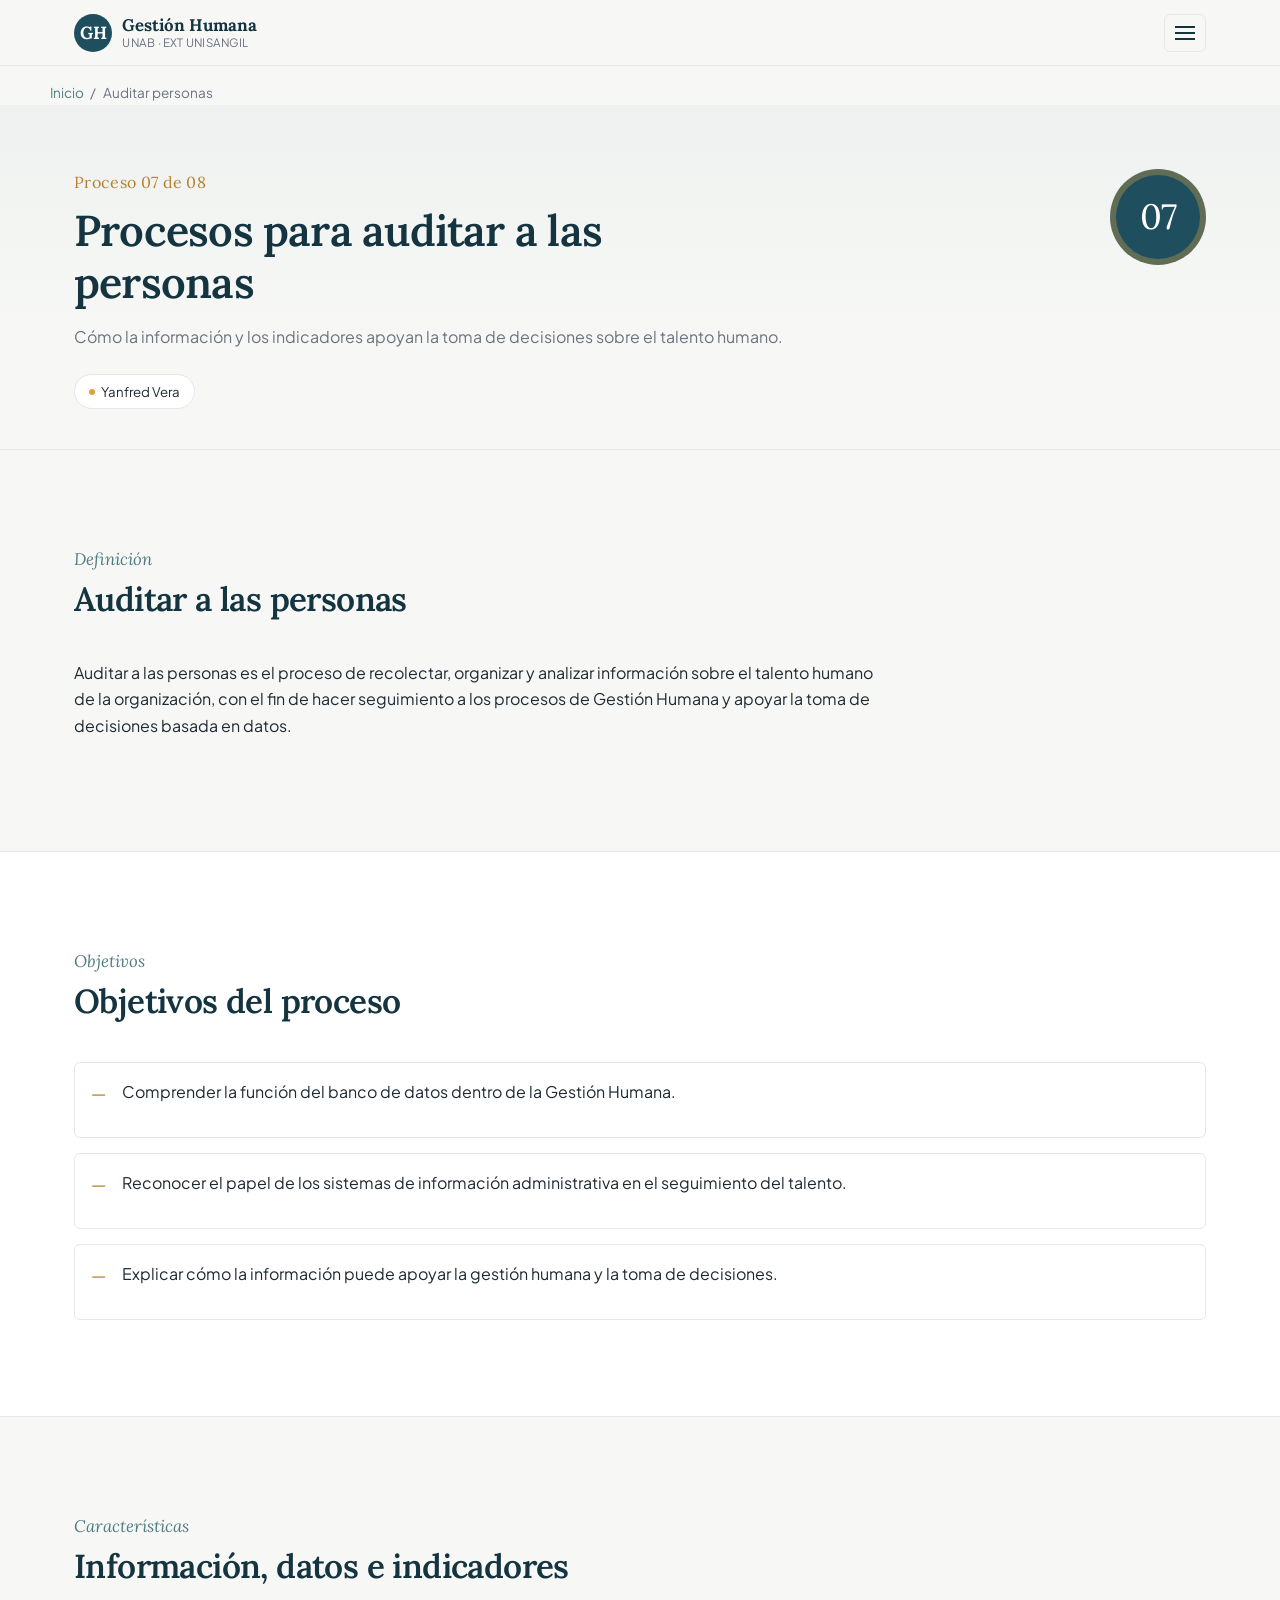
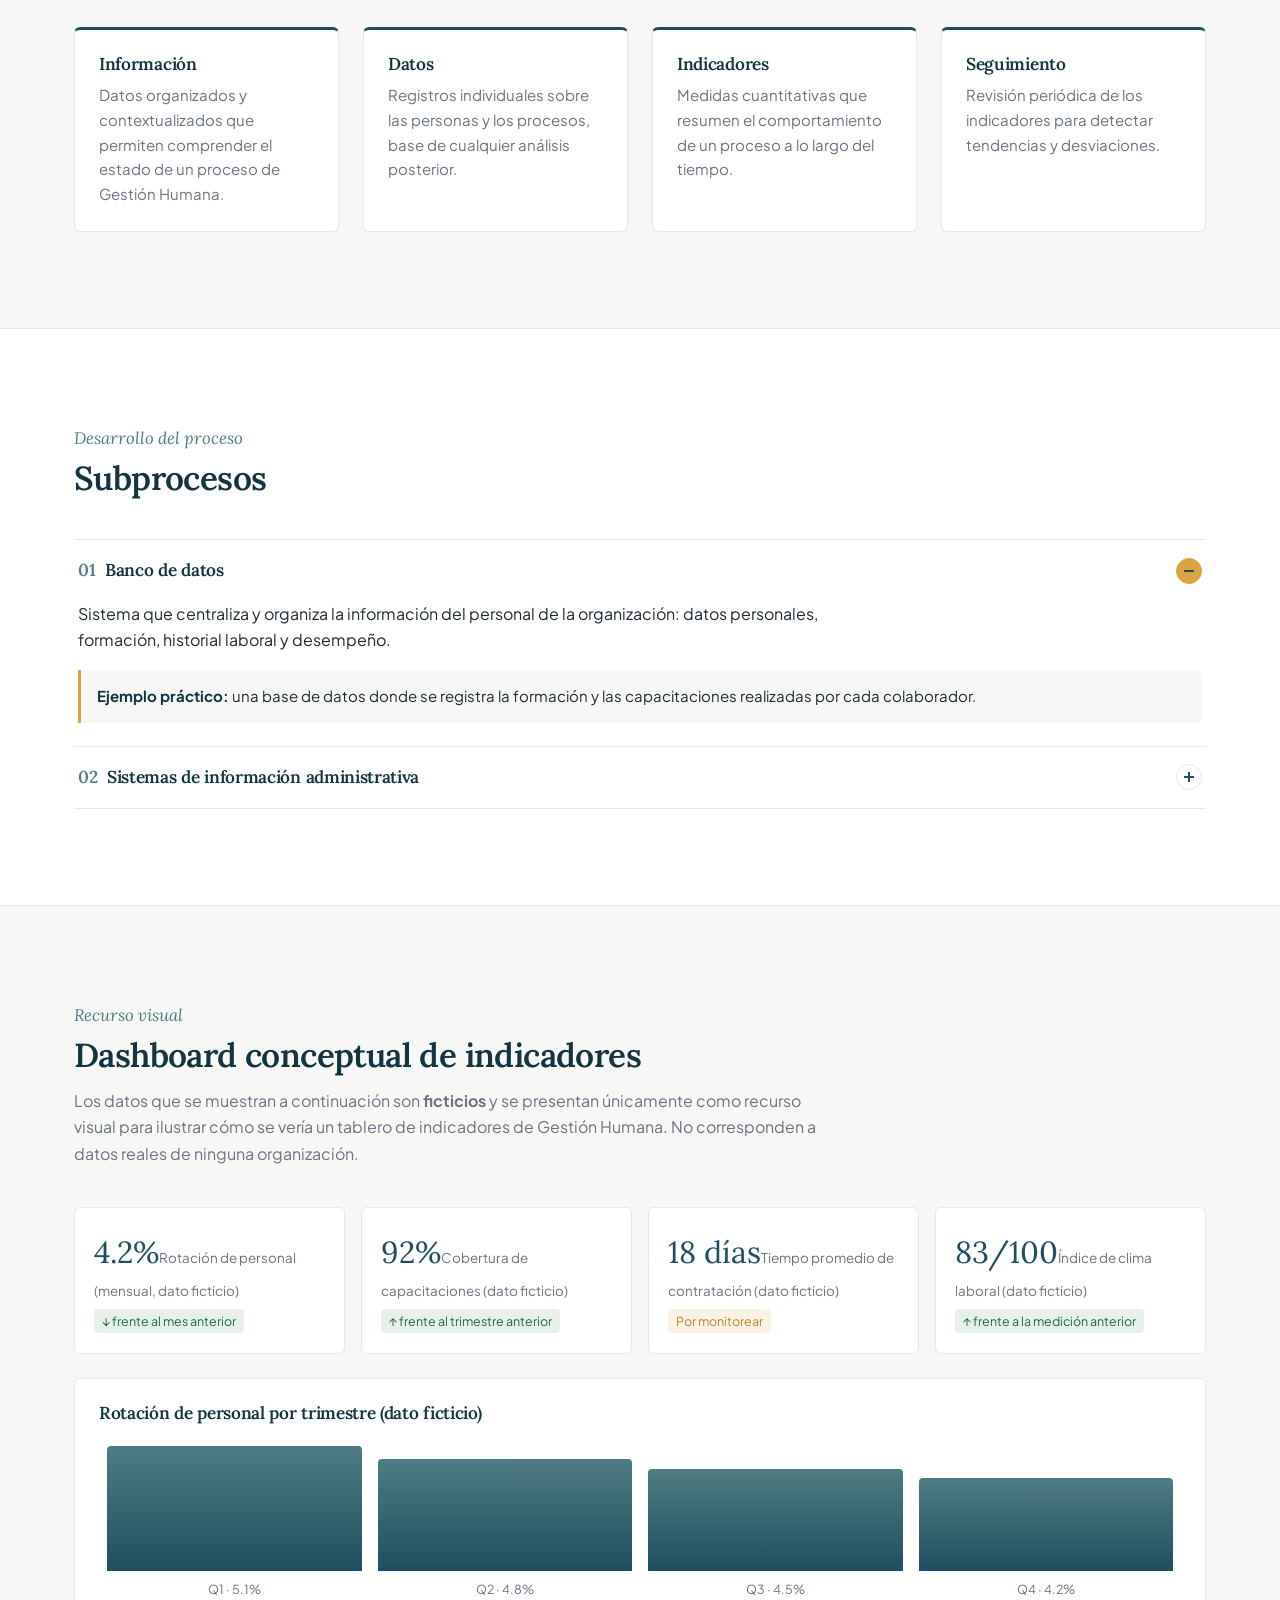
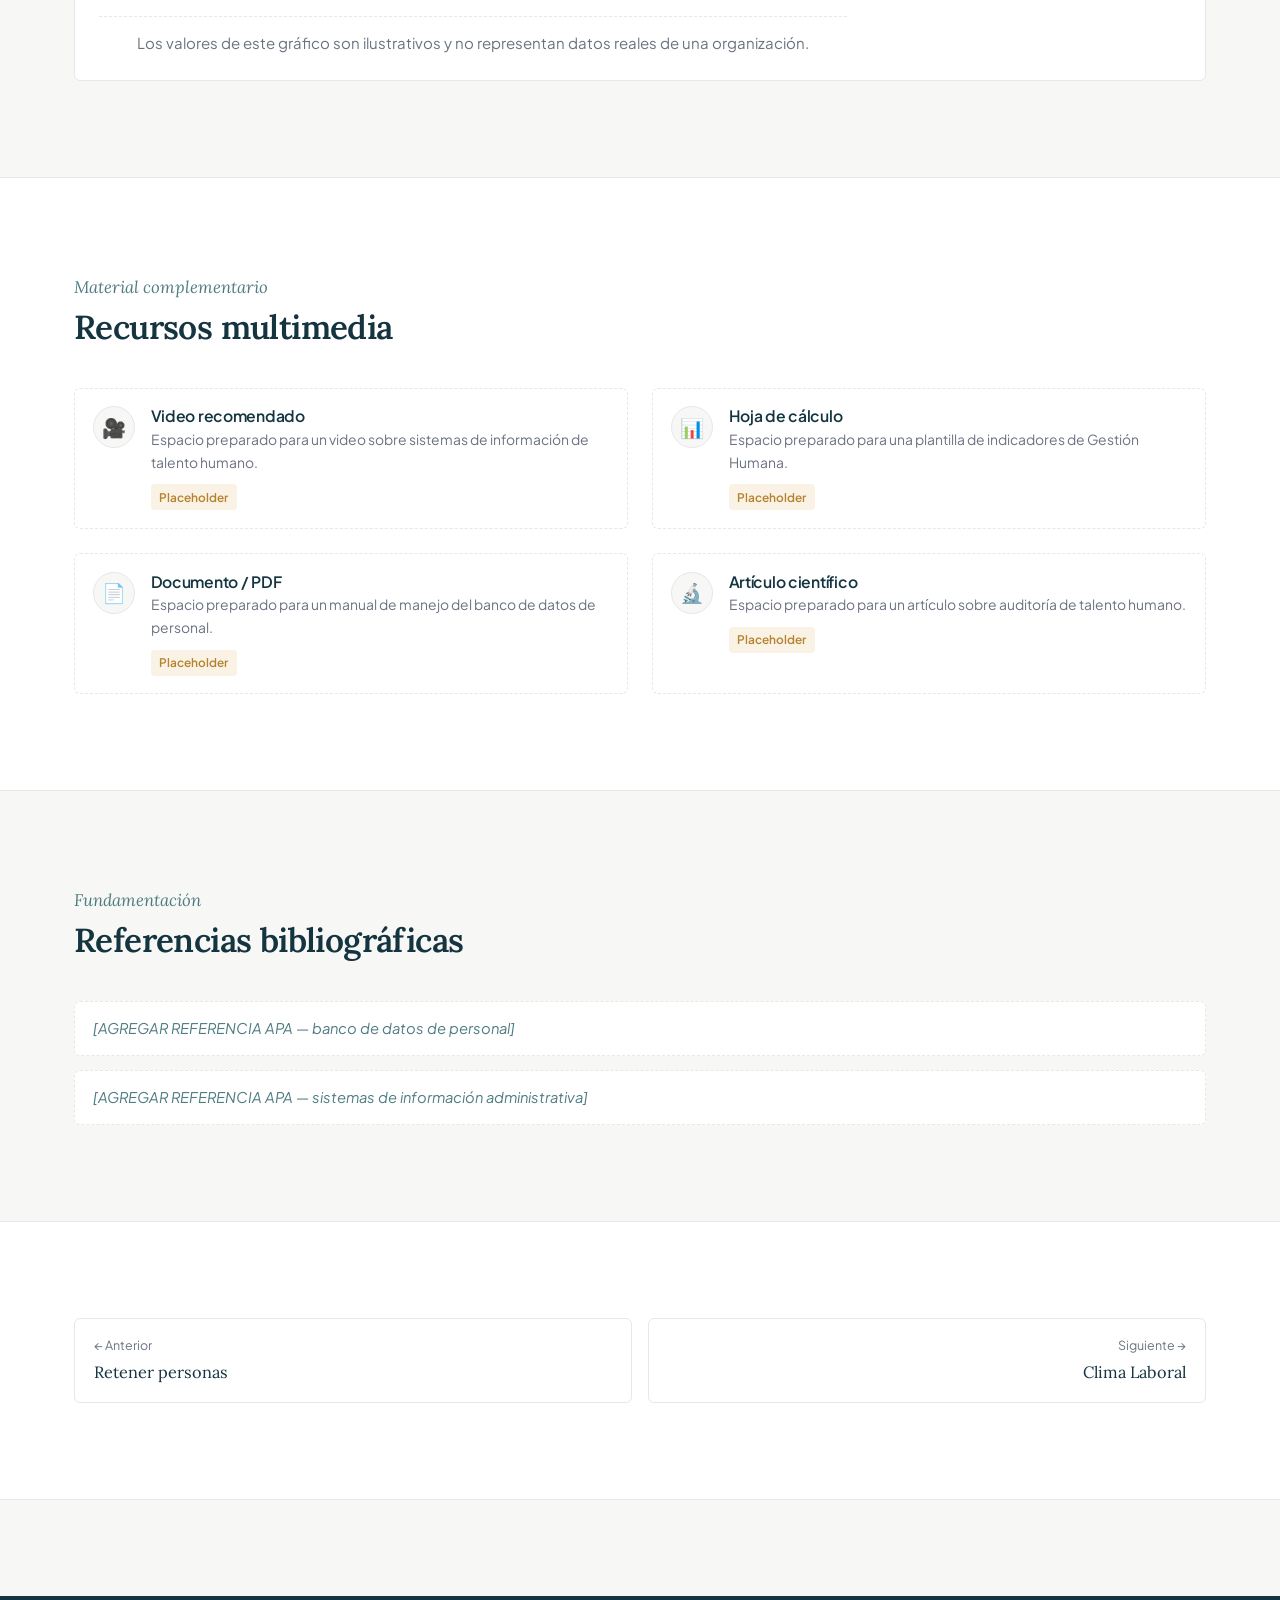
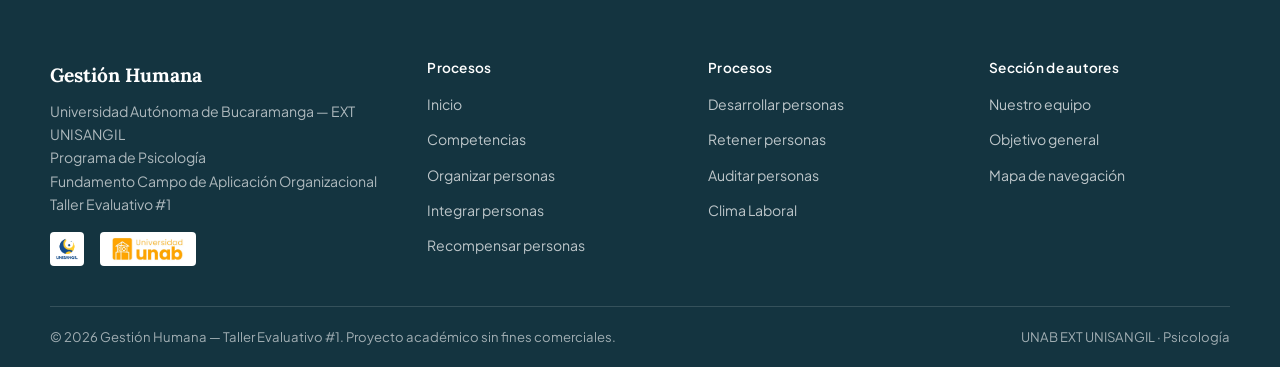
==== pantalla/auditar-personas.html @ 5ef3db58 "Add files via upload" ====
<!DOCTYPE html>
<html lang="es">

<head>
  <meta charset="UTF-8">
  <meta name="viewport" content="width=device-width, initial-scale=1.0">
  <title>Procesos para auditar a las personas | Gestión Humana</title>
  <meta name="description"
    content="Banco de datos y sistemas de información administrativa dentro de la Gestión Humana.">
  <link rel="icon" href="../img/logo-unisangil.png">
  <link rel="stylesheet" href="../css/style.css">
</head>

<body>
  <a class="skip-link" href="#main">Saltar al contenido principal</a>
  <header class="site-header" id="site-header"></header>

  <main id="main">
    <nav class="breadcrumb container" aria-label="Ruta de navegación">
      <a href="../index.html">Inicio</a><span class="sep">/</span><span aria-current="page">Auditar personas</span>
    </nav>

    <section class="process-hero">
      <div class="container">
        <div class="process-hero-top">
          <div>
            <span class="process-number">Proceso 07 de 08</span>
            <h1>Procesos para auditar a las personas</h1>
            <p class="process-hero-desc">Cómo la información y los indicadores apoyan la toma de decisiones sobre el
              talento humano.</p>
            <div class="responsibles">
              <span class="chip">Yanfred Vera</span>
            </div>
          </div>
          <div class="process-glyph" aria-hidden="true">07</div>
        </div>
      </div>
    </section>

    <section class="section" id="definicion">
      <div class="container">
        <div class="section-head"><span class="section-kicker">Definición</span>
          <h2>Auditar a las personas</h2>
        </div>
        <p>Auditar a las personas es el proceso de recolectar, organizar y analizar información sobre el talento humano
          de la organización, con el fin de hacer seguimiento a los procesos de Gestión Humana y apoyar la toma de
          decisiones basada en datos.</p>
      </div>
    </section>

    <section class="section section--alt" id="objetivos">
      <div class="container">
        <div class="section-head"><span class="section-kicker">Objetivos</span>
          <h2>Objetivos del proceso</h2>
        </div>
        <div class="objective-list">
          <div class="objective-item reveal"><span class="obj-mark">—</span>
            <p class="mt-0">Comprender la función del banco de datos dentro de la Gestión Humana.</p>
          </div>
          <div class="objective-item reveal"><span class="obj-mark">—</span>
            <p class="mt-0">Reconocer el papel de los sistemas de información administrativa en el seguimiento del
              talento.</p>
          </div>
          <div class="objective-item reveal"><span class="obj-mark">—</span>
            <p class="mt-0">Explicar cómo la información puede apoyar la gestión humana y la toma de decisiones.</p>
          </div>
        </div>
      </div>
    </section>

    <section class="section" id="caracteristicas">
      <div class="container">
        <div class="section-head"><span class="section-kicker">Características</span>
          <h2>Información, datos e indicadores</h2>
        </div>
        <div class="grid grid-4">
          <div class="card card--outline-top reveal">
            <h3>Información</h3>
            <p>Datos organizados y contextualizados que permiten comprender el estado de un proceso de Gestión Humana.
            </p>
          </div>
          <div class="card card--outline-top reveal">
            <h3>Datos</h3>
            <p>Registros individuales sobre las personas y los procesos, base de cualquier análisis posterior.</p>
          </div>
          <div class="card card--outline-top reveal">
            <h3>Indicadores</h3>
            <p>Medidas cuantitativas que resumen el comportamiento de un proceso a lo largo del tiempo.</p>
          </div>
          <div class="card card--outline-top reveal">
            <h3>Seguimiento</h3>
            <p>Revisión periódica de los indicadores para detectar tendencias y desviaciones.</p>
          </div>
        </div>
      </div>
    </section>

    <section class="section section--alt" id="subprocesos">
      <div class="container">
        <div class="section-head"><span class="section-kicker">Desarrollo del proceso</span>
          <h2>Subprocesos</h2>
        </div>
        <div class="accordion">
          <div class="accordion-item">
            <button class="accordion-trigger" aria-expanded="true" aria-controls="p-aud-1">
              <h3><span class="idx">01</span>Banco de datos</h3><span class="accordion-icon" aria-hidden="true"></span>
            </button>
            <div class="accordion-panel" id="p-aud-1" style="max-height:400px;">
              <div class="accordion-panel-inner">
                <p>Sistema que centraliza y organiza la información del personal de la organización: datos personales,
                  formación, historial laboral y desempeño.</p>
                <div class="example"><strong>Ejemplo práctico:</strong> una base de datos donde se registra la formación
                  y las capacitaciones realizadas por cada colaborador.</div>
              </div>
            </div>
          </div>
          <div class="accordion-item">
            <button class="accordion-trigger" aria-expanded="false" aria-controls="p-aud-2">
              <h3><span class="idx">02</span>Sistemas de información administrativa</h3><span class="accordion-icon"
                aria-hidden="true"></span>
            </button>
            <div class="accordion-panel" id="p-aud-2">
              <div class="accordion-panel-inner">
                <p>Herramientas tecnológicas que integran los datos de Gestión Humana y los transforman en reportes e
                  indicadores útiles para la toma de decisiones.</p>
                <div class="example"><strong>Ejemplo práctico:</strong> un software de nómina y talento humano que
                  genera automáticamente reportes de rotación de personal.</div>
              </div>
            </div>
          </div>
        </div>
      </div>
    </section>

    <section class="section" id="dashboard">
      <div class="container">
        <div class="section-head">
          <span class="section-kicker">Recurso visual</span>
          <h2>Dashboard conceptual de indicadores</h2>
          <p>Los datos que se muestran a continuación son <strong>ficticios</strong> y se presentan únicamente como
            recurso visual para ilustrar cómo se vería un tablero de indicadores de Gestión Humana. No corresponden a
            datos reales de ninguna organización.</p>
        </div>
        <div class="dash-grid">
          <div class="dash-card reveal"><span class="metric">4.2%</span><span class="metric-label">Rotación de personal
              (mensual, dato ficticio)</span><span class="metric-delta up">↓ frente al mes anterior</span></div>
          <div class="dash-card reveal"><span class="metric">92%</span><span class="metric-label">Cobertura de
              capacitaciones (dato ficticio)</span><span class="metric-delta up">↑ frente al trimestre anterior</span>
          </div>
          <div class="dash-card reveal"><span class="metric">18 días</span><span class="metric-label">Tiempo promedio de
              contratación (dato ficticio)</span><span class="metric-delta watch">Por monitorear</span></div>
          <div class="dash-card reveal"><span class="metric">83/100</span><span class="metric-label">Índice de clima
              laboral (dato ficticio)</span><span class="metric-delta up">↑ frente a la medición anterior</span></div>
        </div>
        <div class="card reveal" style="margin-top:1.5rem;">
          <h3>Rotación de personal por trimestre (dato ficticio)</h3>
          <div class="bar-chart" role="img"
            aria-label="Gráfico de barras ficticio de rotación de personal por trimestre: Q1 5.1%, Q2 4.8%, Q3 4.5%, Q4 4.2%.">
            <div class="bar">
              <div class="fill" style="height:78%;"></div><span class="fill-label">Q1 · 5.1%</span>
            </div>
            <div class="bar">
              <div class="fill" style="height:70%;"></div><span class="fill-label">Q2 · 4.8%</span>
            </div>
            <div class="bar">
              <div class="fill" style="height:64%;"></div><span class="fill-label">Q3 · 4.5%</span>
            </div>
            <div class="bar">
              <div class="fill" style="height:58%;"></div><span class="fill-label">Q4 · 4.2%</span>
            </div>
          </div>
          <p class="dash-note">Los valores de este gráfico son ilustrativos y no representan datos reales de una
            organización.</p>
        </div>
      </div>
    </section>

    <section class="section section--alt" id="recursos">
      <div class="container">
        <div class="section-head"><span class="section-kicker">Material complementario</span>
          <h2>Recursos multimedia</h2>
        </div>
        <div class="grid grid-2">
          <div class="resource-card reveal"><span class="icon">🎥</span>
            <div class="body">
              <h4>Video recomendado</h4>
              <p>Espacio preparado para un video sobre sistemas de información de talento humano.</p><span
                class="placeholder-tag">Placeholder</span>
            </div>
          </div>
          <div class="resource-card reveal"><span class="icon">📊</span>
            <div class="body">
              <h4>Hoja de cálculo</h4>
              <p>Espacio preparado para una plantilla de indicadores de Gestión Humana.</p><span
                class="placeholder-tag">Placeholder</span>
            </div>
          </div>
          <div class="resource-card reveal"><span class="icon">📄</span>
            <div class="body">
              <h4>Documento / PDF</h4>
              <p>Espacio preparado para un manual de manejo del banco de datos de personal.</p><span
                class="placeholder-tag">Placeholder</span>
            </div>
          </div>
          <div class="resource-card reveal"><span class="icon">🔬</span>
            <div class="body">
              <h4>Artículo científico</h4>
              <p>Espacio preparado para un artículo sobre auditoría de talento humano.</p><span
                class="placeholder-tag">Placeholder</span>
            </div>
          </div>
        </div>
      </div>
    </section>

    <section class="section" id="referencias">
      <div class="container">
        <div class="section-head"><span class="section-kicker">Fundamentación</span>
          <h2>Referencias bibliográficas</h2>
        </div>
        <div class="reference-list">
          <div class="reference-item is-placeholder">[AGREGAR REFERENCIA APA — banco de datos de personal]</div>
          <div class="reference-item is-placeholder">[AGREGAR REFERENCIA APA — sistemas de información administrativa]
          </div>
        </div>
      </div>
    </section>

    <section class="section section--alt">
      <div class="container">
        <div class="process-pager">
          <a class="pager-link prev" href="../pantalla/retener-personas.html"><span class="dir">← Anterior</span><span
              class="title">Retener personas</span></a>
          <a class="pager-link next" href="../pantalla/clima-laboral.html"><span class="dir">Siguiente →</span><span
              class="title">Clima Laboral</span></a>
        </div>
      </div>
    </section>
  </main>

  <footer class="site-footer" id="site-footer"></footer>
  <script src="../js/main.js"></script>
</body>

</html>
---- css/style.css ----
/* ==========================================================================
   GESTIÓN HUMANA — Sistema de diseño
   UNAB EXT UNISANGIL · Programa de Psicología
   ========================================================================== */

@import url('https://fonts.googleapis.com/css2?family=Lora:ital,wght@0,500;0,600;0,700;1,400;1,500;1,600&family=Outfit:wght@500;600;700;800&family=Plus+Jakarta+Sans:ital,wght@0,400;0,500;0,600;0,700;1,400;1,600&display=swap');

:root {
  /* Paleta */
  --primary: #1F4E5F;
  --primary-dark: #143440;
  --secondary: #4F7C82;
  --accent: #D9A441;
  --accent-dark: #B5822F;
  --background: #F7F8F6;
  --surface: #FFFFFF;
  --text: #1F2933;
  --muted: #6B7280;
  --border: #E5E7EB;

  /* Tipografía - Combinación Editorial Humana (Lora + Plus Jakarta Sans) */
  --font-display: 'Lora', Georgia, serif;
  --font-body: 'Plus Jakarta Sans', -apple-system, BlinkMacSystemFont, sans-serif;

  /* Espaciado */
  --space-1: 0.5rem;
  --space-2: 1rem;
  --space-3: 1.5rem;
  --space-4: 2.5rem;
  --space-5: 4rem;
  --space-6: 6rem;

  /* Layout */
  --content-width: 1180px;
  --radius: 6px;
  --transition: 220ms ease;
}

/* ---------- Reset ---------- */
*, *::before, *::after { box-sizing: border-box; }
html, body { max-width: 100%; overflow-x: hidden; }
html { scroll-behavior: smooth; }
@media (prefers-reduced-motion: reduce) {
  html { scroll-behavior: auto; }
  *, *::before, *::after { animation-duration: 0.01ms !important; animation-iteration-count: 1 !important; transition-duration: 0.01ms !important; }
}
body {
  margin: 0;
  font-family: var(--font-body);
  color: var(--text);
  background: var(--background);
  line-height: 1.65;
  -webkit-font-smoothing: antialiased;
  -moz-osx-font-smoothing: grayscale;
  text-rendering: optimizeLegibility;
}
img { max-width: 100%; display: block; }
a { color: inherit; text-decoration: none; }
ul, ol { padding: 0; margin: 0; list-style: none; }
button { font-family: inherit; cursor: pointer; }
h1, h2, h3, h4 {
  font-family: var(--font-display);
  font-weight: 600;
  line-height: 1.22;
  letter-spacing: -0.018em;
  margin: 0;
  color: var(--primary-dark);
}
p { margin: 0 0 1rem; max-width: 68ch; }

:focus-visible {
  outline: 3px solid var(--accent);
  outline-offset: 3px;
}

.visually-hidden {
  position: absolute; width: 1px; height: 1px; padding: 0; margin: -1px;
  overflow: hidden; clip: rect(0,0,0,0); white-space: nowrap; border: 0;
}

.skip-link {
  position: absolute; left: -999px; top: 0; background: var(--primary);
  color: #fff; padding: 0.75rem 1.25rem; z-index: 200; border-radius: 0 0 6px 0;
}
.skip-link:focus { left: 0; }

/* ---------- Layout helpers ---------- */
.container {
  max-width: var(--content-width);
  margin: 0 auto;
  padding: 0 var(--space-3);
}
.section { padding: var(--space-6) 0; }
.section--tight { padding: var(--space-5) 0; }
.section--alt { background: var(--surface); border-top: 1px solid var(--border); border-bottom: 1px solid var(--border); }

.section-head { max-width: 62ch; margin-bottom: var(--space-4); }
.section-kicker {
  display: block;
  font-family: var(--font-display);
  font-style: italic;
  color: var(--secondary);
  font-size: 1.05rem;
  margin-bottom: 0.35rem;
}
.section-head h2 { font-size: clamp(1.6rem, 2.6vw, 2.1rem); }
.section-head p { color: var(--muted); margin-top: 0.75rem; }

/* ---------- Navbar ---------- */
.site-header {
  position: sticky; top: 0; z-index: 100;
  background: rgba(247, 248, 246, 0.92);
  backdrop-filter: blur(8px);
  border-bottom: 1px solid var(--border);
}
.navbar {
  display: flex; align-items: center; justify-content: space-between;
  padding: 0.85rem var(--space-3);
  max-width: var(--content-width);
  margin: 0 auto;
}
.brand { display: flex; align-items: center; gap: 0.65rem; }
.brand-mark {
  width: 38px; height: 38px; border-radius: 50%;
  background: var(--primary);
  display: flex; align-items: center; justify-content: center;
  color: #fff; font-family: var(--font-display); font-weight: 700; font-size: 1.1rem;
  flex-shrink: 0;
}
.brand-text { display: flex; flex-direction: column; line-height: 1.15; }
.brand-text strong { font-family: var(--font-display); font-size: 1.05rem; color: var(--primary-dark); }
.brand-text span { font-size: 0.72rem; color: var(--muted); letter-spacing: 0.02em; }

.nav-toggle {
  display: none;
  background: none; border: 1px solid var(--border); border-radius: var(--radius);
  width: 42px; height: 38px; align-items: center; justify-content: center;
  position: relative;
}
.nav-toggle span, .nav-toggle::before, .nav-toggle::after {
  content: ''; position: absolute; width: 20px; height: 2px; background: var(--primary-dark);
  transition: transform var(--transition), opacity var(--transition);
}
.nav-toggle::before { transform: translateY(-6px); }
.nav-toggle::after { transform: translateY(6px); }
.nav-toggle[aria-expanded="true"] span { opacity: 0; }
.nav-toggle[aria-expanded="true"]::before { transform: rotate(45deg); }
.nav-toggle[aria-expanded="true"]::after { transform: rotate(-45deg); }

.nav-menu {
  display: flex; align-items: center; gap: clamp(0.55rem, 1vw, 1.1rem);
  flex-wrap: nowrap; min-width: 0;
}
.nav-menu a {
  font-size: clamp(0.78rem, 0.9vw, 0.88rem); color: var(--text); font-weight: 500;
  padding: 0.4rem 0.1rem; border-bottom: 2px solid transparent;
  transition: border-color var(--transition), color var(--transition);
  white-space: nowrap;
}
.nav-menu a:hover { color: var(--primary); }
.nav-menu a[aria-current="page"] { color: var(--primary); border-bottom-color: var(--accent); }

@media (max-width: 1320px) {
  .nav-toggle { display: flex; }
  .nav-menu {
    position: absolute; top: 100%; left: 0; right: 0;
    background: var(--surface); border-bottom: 1px solid var(--border);
    flex-direction: column; align-items: flex-start; gap: 0;
    max-height: 0; overflow: hidden; transition: max-height var(--transition);
  }
  .nav-menu.is-open { max-height: 640px; }
  .nav-menu a { width: 100%; padding: 0.9rem var(--space-3); border-bottom: 1px solid var(--border); }
  .nav-menu a[aria-current="page"] { background: var(--background); border-bottom: 1px solid var(--border); border-left: 3px solid var(--accent); }
}

/* progress bar */
.scroll-progress {
  position: fixed; top: 0; left: 0; height: 3px; width: 0%;
  background: var(--accent); z-index: 300; transition: width 80ms linear;
}

/* breadcrumb */
.breadcrumb {
  font-size: 0.85rem; color: var(--muted); padding: var(--space-2) 0 0;
}
.breadcrumb a { color: var(--secondary); }
.breadcrumb a:hover { text-decoration: underline; }
.breadcrumb .sep { margin: 0 0.4rem; }

/* ---------- Buttons ---------- */
.btn {
  display: inline-flex; align-items: center; gap: 0.5rem;
  padding: 0.8rem 1.5rem; border-radius: var(--radius);
  font-weight: 600; font-size: 0.95rem; border: 1px solid transparent;
  transition: transform var(--transition), background var(--transition), border-color var(--transition), color var(--transition);
}
.btn:hover { transform: translateY(-2px); }
.btn-primary { background: var(--primary); color: #fff; }
.btn-primary:hover { background: var(--primary-dark); }
.btn-outline { border-color: var(--primary); color: var(--primary); background: transparent; }
.btn-outline:hover { background: var(--primary); color: #fff; }
.btn-accent { background: var(--accent); color: var(--primary-dark); }
.btn-accent:hover { background: var(--accent-dark); }

/* ---------- Hero (home) ---------- */
.hero {
  padding: var(--space-6) 0 var(--space-5);
  position: relative;
  overflow: hidden;
}
.hero::before {
  content: '';
  position: absolute; inset: 0;
  background:
    radial-gradient(600px 300px at 85% -10%, rgba(217,164,65,0.16), transparent 60%),
    radial-gradient(700px 400px at -10% 110%, rgba(79,124,130,0.14), transparent 60%);
  pointer-events: none;
}
.hero-grid {
  position: relative;
  display: grid; grid-template-columns: 1.15fr 0.85fr; gap: var(--space-5);
  align-items: center;
}
.hero-eyebrow { font-family: var(--font-display); font-style: italic; color: var(--secondary); font-size: 1.1rem; margin-bottom: 0.75rem; }
.hero h1 {
  font-size: clamp(2.1rem, 4.4vw, 3.4rem);
  color: var(--primary-dark);
  margin-bottom: var(--space-2);
  line-height: 1.15;
  letter-spacing: -0.02em;
}
.hero-lede { font-size: 1.08rem; color: var(--text); max-width: 56ch; }
.hero-meta {
  display: flex; flex-wrap: wrap; gap: 0.5rem 1.2rem; margin: var(--space-3) 0;
  font-size: 0.88rem; color: var(--muted);
}
.hero-meta strong { color: var(--text); font-weight: 600; }
.hero-actions { display: flex; gap: 0.9rem; flex-wrap: wrap; margin-top: var(--space-3); }
.hero-logos { display: flex; align-items: center; gap: 1.5rem; margin-top: var(--space-4); }
.hero-logos img { height: 46px; width: auto; object-fit: contain; }

.hero-figure {
  background: var(--surface); border: 1px solid var(--border); border-radius: 14px;
  padding: var(--space-4); box-shadow: 0 24px 48px -32px rgba(20,52,64,0.35);
}
.hero-figure h3 { font-size: 1.05rem; margin-bottom: 0.85rem; }
.hero-stat-list { display: flex; flex-direction: column; gap: 0.85rem; }
.hero-stat {
  display: flex; align-items: baseline; gap: 0.75rem;
  padding-bottom: 0.85rem; border-bottom: 1px dashed var(--border);
}
.hero-stat:last-child { border-bottom: none; padding-bottom: 0; }
.hero-stat .num { font-family: var(--font-display); font-size: 1.5rem; color: var(--primary); min-width: 2ch; }
.hero-stat .label { font-size: 0.88rem; color: var(--muted); }

@media (max-width: 880px) {
  .hero-grid { grid-template-columns: 1fr; }
  .hero-figure { order: -1; }
}

/* ---------- Process hero (sub pages) ---------- */
.process-hero {
  padding: var(--space-5) 0 var(--space-4);
  border-bottom: 1px solid var(--border);
  background:
    linear-gradient(180deg, rgba(31,78,95,0.04), transparent 70%);
}
.process-hero-top {
  display: flex; align-items: flex-start; justify-content: space-between; gap: var(--space-4);
  flex-wrap: wrap;
}
.process-number {
  font-family: var(--font-display); font-size: 1rem; color: var(--accent-dark);
  letter-spacing: 0.02em; margin-bottom: 0.6rem; display: block;
}
.process-hero h1 { font-size: clamp(1.9rem, 3.6vw, 2.7rem); max-width: 22ch; }
.process-hero-desc { color: var(--muted); max-width: 60ch; margin-top: 0.85rem; }
.process-glyph {
  width: 96px; height: 96px; border-radius: 50%;
  background: var(--primary); color: #fff;
  display: flex; align-items: center; justify-content: center;
  font-family: var(--font-display); font-size: 2.2rem; flex-shrink: 0;
  border: 6px solid rgba(217,164,65,0.35);
}
.responsibles {
  margin-top: var(--space-3); display: flex; flex-wrap: wrap; gap: 0.5rem;
}
.chip {
  display: inline-flex; align-items: center; gap: 0.4rem;
  background: var(--surface); border: 1px solid var(--border); border-radius: 999px;
  padding: 0.35rem 0.85rem; font-size: 0.83rem; color: var(--text);
}
.chip::before { content: ''; width: 6px; height: 6px; border-radius: 50%; background: var(--accent); }

/* ---------- Cards ---------- */
.grid { display: grid; gap: var(--space-3); }
.grid-2 { grid-template-columns: repeat(2, 1fr); }
.grid-3 { grid-template-columns: repeat(3, 1fr); }
.grid-4 { grid-template-columns: repeat(4, 1fr); }
@media (max-width: 880px) { .grid-3, .grid-4 { grid-template-columns: repeat(2, 1fr); } }
@media (max-width: 620px) { .grid-2, .grid-3, .grid-4 { grid-template-columns: 1fr; } }

.card {
  background: var(--surface); border: 1px solid var(--border); border-radius: var(--radius);
  padding: var(--space-3); transition: border-color var(--transition), transform var(--transition);
}
.card:hover { border-color: var(--secondary); transform: translateY(-3px); }
.card h3 { font-size: 1.08rem; margin-bottom: 0.5rem; }
.card p { color: var(--muted); font-size: 0.94rem; margin-bottom: 0; }

.card--outline-top { border-top: 3px solid var(--primary); }

/* Objectives */
.objective-list { display: flex; flex-direction: column; gap: 0.9rem; }
.objective-item {
  display: flex; gap: 1rem; padding: var(--space-2);
  background: var(--surface); border: 1px solid var(--border); border-radius: var(--radius);
}
.objective-item .obj-mark {
  font-family: var(--font-display); color: var(--accent-dark); font-size: 1.15rem; flex-shrink: 0;
}

/* Subprocess accordion */
.accordion { border-top: 1px solid var(--border); }
.accordion-item { border-bottom: 1px solid var(--border); }
.accordion-trigger {
  width: 100%; display: flex; align-items: center; justify-content: space-between;
  gap: 1rem; padding: 1.1rem 0.25rem; background: none; border: none; text-align: left;
}
.accordion-trigger h3 { font-size: 1.08rem; color: var(--primary-dark); }
.accordion-trigger .idx { font-family: var(--font-display); color: var(--secondary); margin-right: 0.6rem; }
.accordion-icon {
  width: 26px; height: 26px; border-radius: 50%; border: 1px solid var(--border);
  display: flex; align-items: center; justify-content: center; flex-shrink: 0;
  position: relative; transition: transform var(--transition), background var(--transition);
}
.accordion-icon::before, .accordion-icon::after {
  content: ''; position: absolute; background: var(--primary);
}
.accordion-icon::before { width: 10px; height: 2px; }
.accordion-icon::after { width: 2px; height: 10px; transition: opacity var(--transition); }
.accordion-trigger[aria-expanded="true"] .accordion-icon { background: var(--accent); border-color: var(--accent); }
.accordion-trigger[aria-expanded="true"] .accordion-icon::after { opacity: 0; }
.accordion-panel {
  max-height: 0; overflow: hidden; transition: max-height 320ms ease;
}
.accordion-panel-inner { padding: 0 0.25rem 1.4rem; color: var(--text); }
.accordion-panel-inner p:last-child { margin-bottom: 0; }
.accordion-panel-inner .example {
  margin-top: 0.9rem; padding: 0.9rem 1rem; background: var(--background);
  border-left: 3px solid var(--accent); border-radius: 0 6px 6px 0; font-size: 0.94rem;
}
.accordion-panel-inner .example strong { color: var(--primary-dark); }

/* Tabs (models) */
.tabs { display: flex; flex-wrap: wrap; gap: 0.5rem; border-bottom: 1px solid var(--border); margin-bottom: var(--space-3); }
.tab-btn {
  background: none; border: none; padding: 0.75rem 1rem; font-weight: 600;
  color: var(--muted); border-bottom: 2px solid transparent; font-size: 0.94rem;
}
.tab-btn[aria-selected="true"] { color: var(--primary); border-bottom-color: var(--accent); }
.tab-panel { display: none; }
.tab-panel.is-active { display: block; animation: fadein 260ms ease; }
@keyframes fadein { from { opacity: 0; } to { opacity: 1; } }

/* Comparison table */
.compare-table { width: 100%; border-collapse: collapse; background: var(--surface); border: 1px solid var(--border); border-radius: var(--radius); overflow: hidden; }
.compare-table caption { text-align: left; padding: 0.75rem 1rem; color: var(--muted); font-size: 0.85rem; }
.compare-table th, .compare-table td { padding: 0.9rem 1.1rem; text-align: left; border-bottom: 1px solid var(--border); font-size: 0.94rem; }
.compare-table thead th { background: var(--primary); color: #fff; font-family: var(--font-display); font-weight: 600; }
.compare-table tbody tr:last-child td { border-bottom: none; }
.compare-table tbody tr:hover { background: var(--background); }
.table-wrap { overflow-x: auto; }

/* Flow diagram (integrar personas) */
.flow {
  display: flex; flex-direction: column; align-items: stretch; gap: 0; max-width: 480px;
}
.flow-step {
  background: var(--surface); border: 1px solid var(--border); border-left: 4px solid var(--primary);
  border-radius: var(--radius); padding: 1rem 1.2rem;
}
.flow-step strong { display: block; color: var(--primary-dark); font-family: var(--font-display); font-size: 1.05rem; }
.flow-step span { font-size: 0.88rem; color: var(--muted); }
.flow-arrow { align-self: center; color: var(--secondary); font-size: 1.3rem; padding: 0.35rem 0; }

/* Org chart (organizar personas) */
.org-chart { display: flex; flex-direction: column; align-items: center; gap: 0; }
.org-node {
  background: var(--primary); color: #fff; padding: 0.7rem 1.3rem; border-radius: var(--radius);
  font-family: var(--font-display); font-size: 1.02rem; text-align: center;
}
.org-branch-line { width: 2px; height: 22px; background: var(--border); }
.org-children { display: flex; gap: var(--space-3); flex-wrap: wrap; justify-content: center; margin-top: 0.5rem; }
.org-child {
  background: var(--surface); border: 1px solid var(--border); border-top: 3px solid var(--accent);
  padding: 0.65rem 1.1rem; border-radius: var(--radius); font-size: 0.92rem; min-width: 150px; text-align: center;
}

/* Navigation map (home) */
.navmap { display: flex; flex-direction: column; align-items: center; gap: var(--space-2); }
.navmap-hub {
  background: var(--primary-dark); color: #fff; padding: 1rem 2rem; border-radius: 999px;
  font-family: var(--font-display); font-size: 1.15rem; letter-spacing: 0.01em;
}
.navmap-line { width: 2px; height: 26px; background: var(--border); }
.navmap-grid {
  display: grid; grid-template-columns: repeat(4, 1fr); gap: var(--space-2); width: 100%;
}
@media (max-width: 880px) { .navmap-grid { grid-template-columns: repeat(2, 1fr); } }
.navmap-item {
  display: flex; flex-direction: column; gap: 0.4rem; background: var(--surface);
  border: 1px solid var(--border); border-radius: var(--radius); padding: 1rem;
  transition: border-color var(--transition), transform var(--transition);
}
.navmap-item:hover { border-color: var(--accent); transform: translateY(-3px); }
.navmap-item .n { font-family: var(--font-display); color: var(--accent-dark); font-size: 0.85rem; }
.navmap-item .t { font-weight: 600; color: var(--primary-dark); font-size: 0.98rem; }
.navmap-item .r { font-size: 0.8rem; color: var(--muted); }

/* Resource cards */
.resource-card {
  display: flex; gap: 1rem; align-items: flex-start;
  background: var(--surface); border: 1px dashed var(--border); border-radius: var(--radius);
  padding: 1.1rem;
}
.resource-card .icon {
  width: 42px; height: 42px; border-radius: 50%; background: var(--background);
  border: 1px solid var(--border); display: flex; align-items: center; justify-content: center;
  flex-shrink: 0; font-size: 1.2rem;
}
.resource-card .body { flex: 1; }
.resource-card h4 { font-family: var(--font-body); font-weight: 600; font-size: 0.98rem; color: var(--primary-dark); margin-bottom: 0.2rem; }
.resource-card p { font-size: 0.87rem; color: var(--muted); margin-bottom: 0.5rem; }
.resource-card .placeholder-tag {
  display: inline-block; font-size: 0.74rem; font-weight: 600; color: var(--accent-dark);
  background: rgba(217,164,65,0.14); padding: 0.2rem 0.55rem; border-radius: 4px;
}
.resource-card a.resource-link { font-size: 0.86rem; font-weight: 600; color: var(--primary); }
.resource-card a.resource-link:hover { text-decoration: underline; }

/* Placeholder blocks (contenido a completar) */
.placeholder-block {
  border: 1px dashed var(--secondary); background: rgba(79,124,130,0.06);
  border-radius: var(--radius); padding: 1rem 1.2rem; font-size: 0.92rem; color: var(--secondary);
  font-style: italic;
}

/* References */
.reference-list { display: flex; flex-direction: column; gap: 0.85rem; }
.reference-item {
  padding: 0.9rem 1.1rem; background: var(--surface); border: 1px solid var(--border);
  border-radius: var(--radius); font-size: 0.92rem;
}
.reference-item.is-placeholder { border-style: dashed; color: var(--secondary); font-style: italic; }

/* Team / authors */
.team-group { background: var(--surface); border: 1px solid var(--border); border-radius: var(--radius); padding: var(--space-3); }
.team-group h3 { font-size: 1rem; margin-bottom: 0.2rem; }
.team-group .team-role { font-size: 0.8rem; color: var(--secondary); margin-bottom: 0.9rem; display: block; }
.team-group ul { display: flex; flex-direction: column; gap: 0.45rem; }
.team-group li { font-size: 0.92rem; padding-left: 1.1rem; position: relative; }
.team-group li::before { content: ''; position: absolute; left: 0; top: 0.55em; width: 6px; height: 6px; border-radius: 50%; background: var(--accent); }

/* Criteria strip */
.criteria-strip { display: flex; flex-wrap: wrap; gap: var(--space-2); }
.criteria-pill {
  flex: 1; min-width: 190px; background: var(--surface); border: 1px solid var(--border);
  border-radius: var(--radius); padding: 1rem;
}
.criteria-pill .pct { font-family: var(--font-display); font-size: 1.5rem; color: var(--primary); }
.criteria-pill .name { font-size: 0.86rem; color: var(--muted); margin-top: 0.15rem; }

/* Survey form (clima laboral) */
.survey {
  background: var(--surface); border: 1px solid var(--border); border-radius: var(--radius);
  padding: var(--space-4);
}
.survey-notice {
  display: flex; gap: 0.65rem; align-items: flex-start; font-size: 0.86rem; color: var(--secondary);
  background: rgba(79,124,130,0.08); border-radius: var(--radius); padding: 0.8rem 1rem; margin-bottom: var(--space-3);
}
.field { margin-bottom: var(--space-3); }
.field label { display: block; font-weight: 600; font-size: 0.92rem; margin-bottom: 0.5rem; color: var(--primary-dark); }
.field .hint { font-weight: 400; color: var(--muted); font-size: 0.82rem; display: block; margin-top: 0.2rem;}
.field input[type="text"], .field textarea {
  width: 100%; padding: 0.7rem 0.85rem; border: 1px solid var(--border); border-radius: var(--radius);
  font-family: var(--font-body); font-size: 0.94rem; background: var(--background);
}
.field textarea { resize: vertical; min-height: 90px; }
.scale-row { display: flex; gap: 0.5rem; flex-wrap: wrap; }
.scale-opt {
  display: flex; align-items: center; gap: 0.4rem; border: 1px solid var(--border);
  border-radius: 999px; padding: 0.45rem 0.9rem; font-size: 0.86rem; cursor: pointer;
}
.scale-opt:has(input:checked) { border-color: var(--accent); background: rgba(217,164,65,0.12); }
.survey-actions { display: flex; align-items: center; gap: 1rem; }
.survey-feedback { font-size: 0.88rem; color: var(--secondary); display: none; }
.survey-feedback.is-visible { display: inline-flex; align-items: center; gap: 0.4rem; }

/* Dashboard (auditar personas) */
.dash-grid { display: grid; grid-template-columns: repeat(4, 1fr); gap: var(--space-2); }
@media (max-width: 880px) { .dash-grid { grid-template-columns: repeat(2, 1fr); } }
.dash-card { background: var(--surface); border: 1px solid var(--border); border-radius: var(--radius); padding: 1.2rem; }
.dash-card .metric { font-family: var(--font-display); font-size: 1.9rem; color: var(--primary); }
.dash-card .metric-label { font-size: 0.84rem; color: var(--muted); margin-top: 0.25rem; }
.dash-card .metric-delta { font-size: 0.78rem; margin-top: 0.35rem; display: inline-block; padding: 0.1rem 0.5rem; border-radius: 4px; }
.dash-card .metric-delta.up { color: #1B6B3C; background: rgba(27,107,60,0.1); }
.dash-card .metric-delta.watch { color: var(--accent-dark); background: rgba(217,164,65,0.14); }
.dash-note {
  margin-top: var(--space-2); font-size: 0.82rem; color: var(--muted); text-align: center;
  border-top: 1px dashed var(--border); padding-top: 0.9rem;
}
.bar-chart { display: flex; align-items: flex-end; gap: 1rem; height: 160px; margin-top: var(--space-2); padding: 0 0.5rem; }
.bar-chart .bar { flex: 1; display: flex; flex-direction: column; align-items: center; gap: 0.5rem; justify-content: flex-end; height: 100%; }
.bar-chart .bar .fill { width: 100%; background: linear-gradient(180deg, var(--secondary), var(--primary)); border-radius: 4px 4px 0 0; }
.bar-chart .bar .fill-label { font-size: 0.78rem; color: var(--muted); }

/* Wellbeing cards (retener personas) */
.wellbeing-card { border-top: 3px solid var(--secondary); }

/* CTA band */
.cta-band {
  background: var(--primary); color: #fff; border-radius: 14px; padding: var(--space-4) var(--space-4);
  display: flex; align-items: center; justify-content: space-between; gap: var(--space-3); flex-wrap: wrap;
}
.cta-band h2 { color: #fff; font-size: 1.5rem; }
.cta-band p { color: rgba(255,255,255,0.82); margin: 0.4rem 0 0; }
.cta-band .btn-accent:hover { transform: translateY(-2px); }

/* Back to top */
.back-to-top {
  position: fixed; bottom: 1.6rem; right: 1.6rem; width: 46px; height: 46px; border-radius: 50%;
  background: var(--primary); color: #fff; border: none; display: flex; align-items: center; justify-content: center;
  box-shadow: 0 10px 24px -8px rgba(20,52,64,0.5); opacity: 0; pointer-events: none;
  transform: translateY(10px); transition: opacity var(--transition), transform var(--transition);
  z-index: 150; font-size: 1.1rem;
}
.back-to-top.is-visible { opacity: 1; pointer-events: auto; transform: translateY(0); }
.back-to-top:hover { background: var(--primary-dark); }

/* Scroll reveal */
.reveal { opacity: 0; transform: translateY(18px); transition: opacity 560ms ease, transform 560ms ease; }
.reveal.is-visible { opacity: 1; transform: translateY(0); }

/* Definition block */
.definition-block {
  display: grid; grid-template-columns: 1fr 1fr; gap: var(--space-4); align-items: start;
}
@media (max-width: 880px) { .definition-block { grid-template-columns: 1fr; } }
.definition-block .lead-quote {
  font-family: var(--font-display);
  font-style: italic;
  font-size: 1.25rem;
  color: var(--primary-dark);
  line-height: 1.55;
  border-left: 3px solid var(--accent);
  padding-left: 1.2rem;
}

/* Footer */
.site-footer { background: var(--primary-dark); color: rgba(255,255,255,0.85); margin-top: var(--space-6); }
.footer-top { padding: var(--space-5) 0 var(--space-4); }
.footer-grid { display: grid; grid-template-columns: 1.4fr 1fr 1fr 1fr; gap: var(--space-4); }
@media (max-width: 880px) { .footer-grid { grid-template-columns: 1fr 1fr; } }
@media (max-width: 560px) { .footer-grid { grid-template-columns: 1fr; } }
.footer-brand strong { font-family: var(--font-display); font-size: 1.2rem; color: #fff; display: block; margin-bottom: 0.5rem; }
.footer-brand p { color: rgba(255,255,255,0.65); font-size: 0.88rem; }
.footer-col h4 { color: #fff; font-family: var(--font-body); font-size: 0.85rem; text-transform: none; letter-spacing: 0.02em; margin-bottom: 0.9rem; }
.footer-col ul { display: flex; flex-direction: column; gap: 0.55rem; }
.footer-col a { color: rgba(255,255,255,0.72); font-size: 0.88rem; }
.footer-col a:hover { color: #fff; }
.footer-logos { display: flex; gap: 1rem; margin-top: 1rem; align-items: center; }
.footer-logos img { height: 34px; width: auto; background: #fff; border-radius: 4px; padding: 3px; }
.footer-bottom {
  border-top: 1px solid rgba(255,255,255,0.14); padding: 1.2rem 0; font-size: 0.82rem;
  color: rgba(255,255,255,0.6); display: flex; justify-content: space-between; flex-wrap: wrap; gap: 0.5rem;
}

/* Prev/Next process nav */
.process-pager { display: flex; justify-content: space-between; gap: var(--space-2); flex-wrap: wrap; }
.pager-link {
  flex: 1; min-width: 220px; border: 1px solid var(--border); border-radius: var(--radius);
  padding: 1rem 1.2rem; background: var(--surface); transition: border-color var(--transition);
}
.pager-link:hover { border-color: var(--accent); }
.pager-link .dir { font-size: 0.78rem; color: var(--muted); display: block; margin-bottom: 0.25rem; }
.pager-link .title { font-family: var(--font-display); color: var(--primary-dark); font-size: 1.02rem; }
.pager-link.next { text-align: right; }

/* Utility */
.mt-0 { margin-top: 0; }
.text-muted { color: var(--muted); }
.eyebrow-serif { font-family: var(--font-display); font-style: italic; color: var(--secondary); }
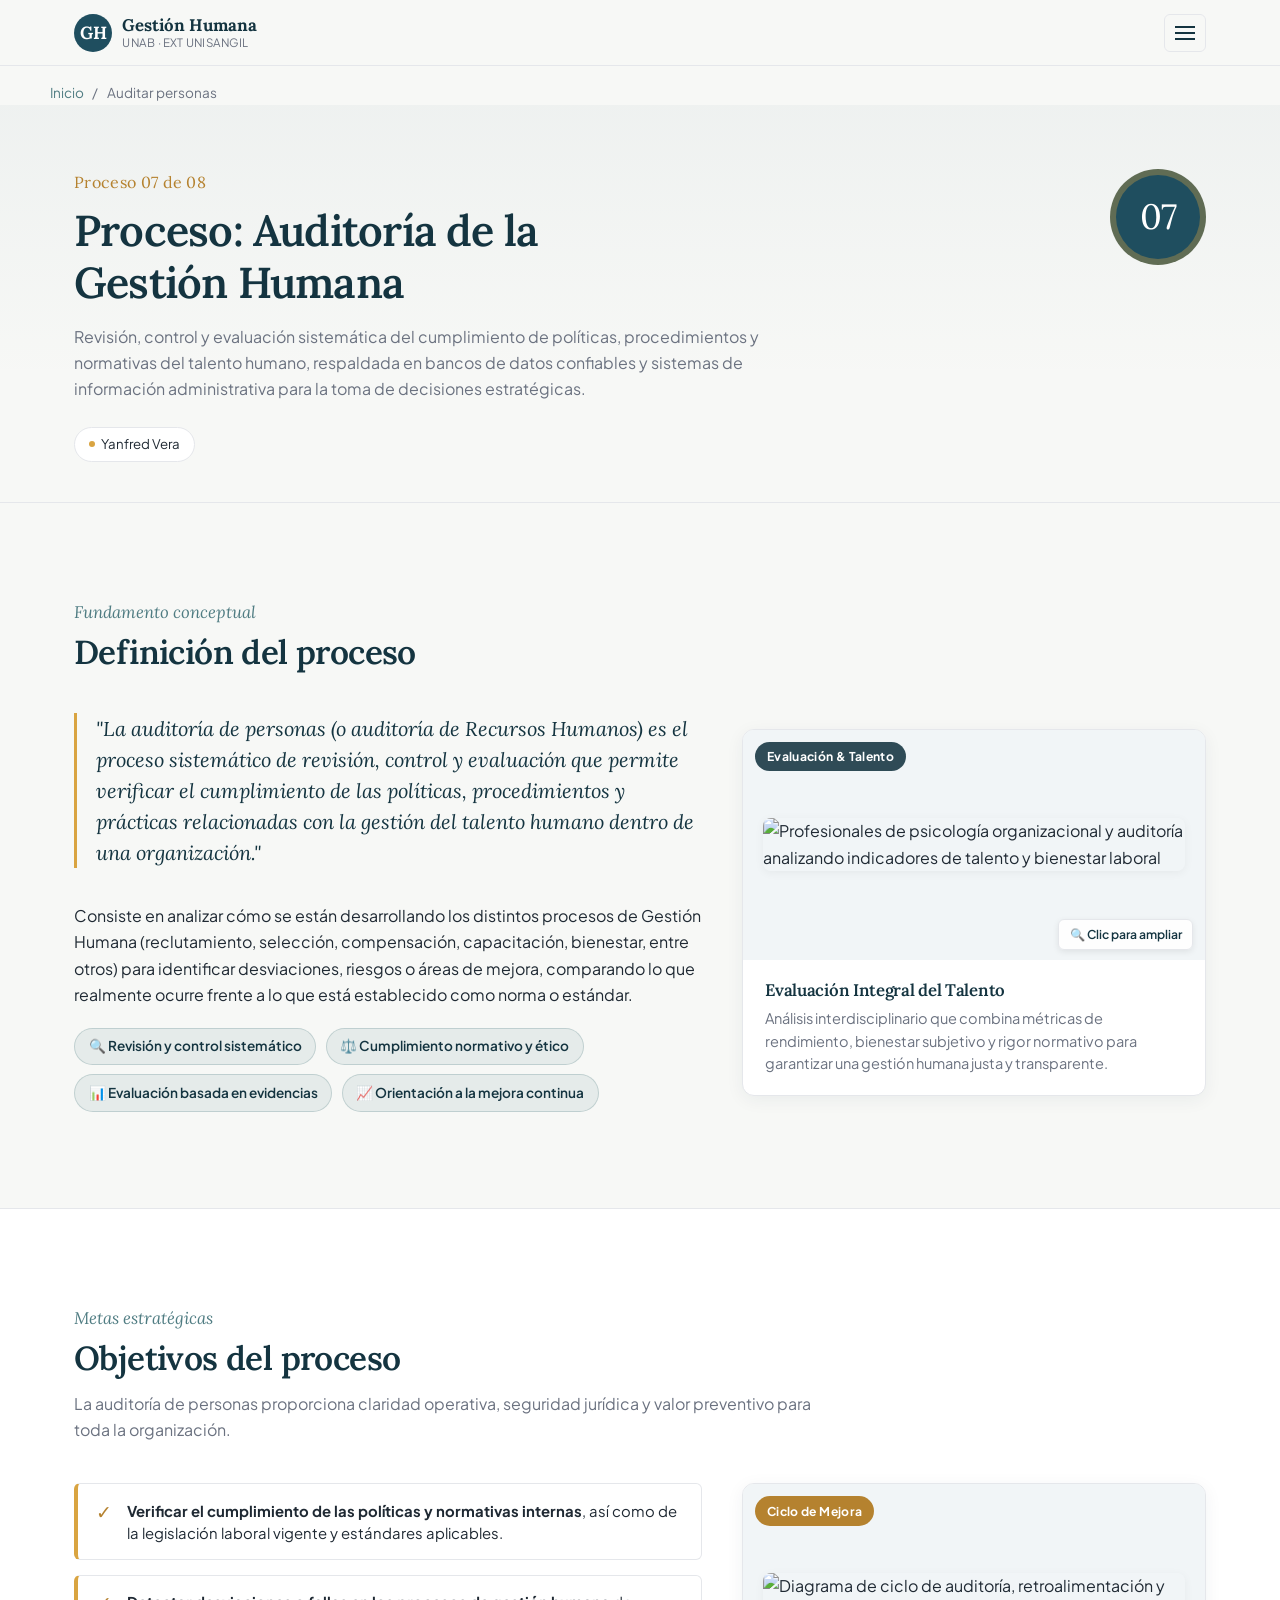
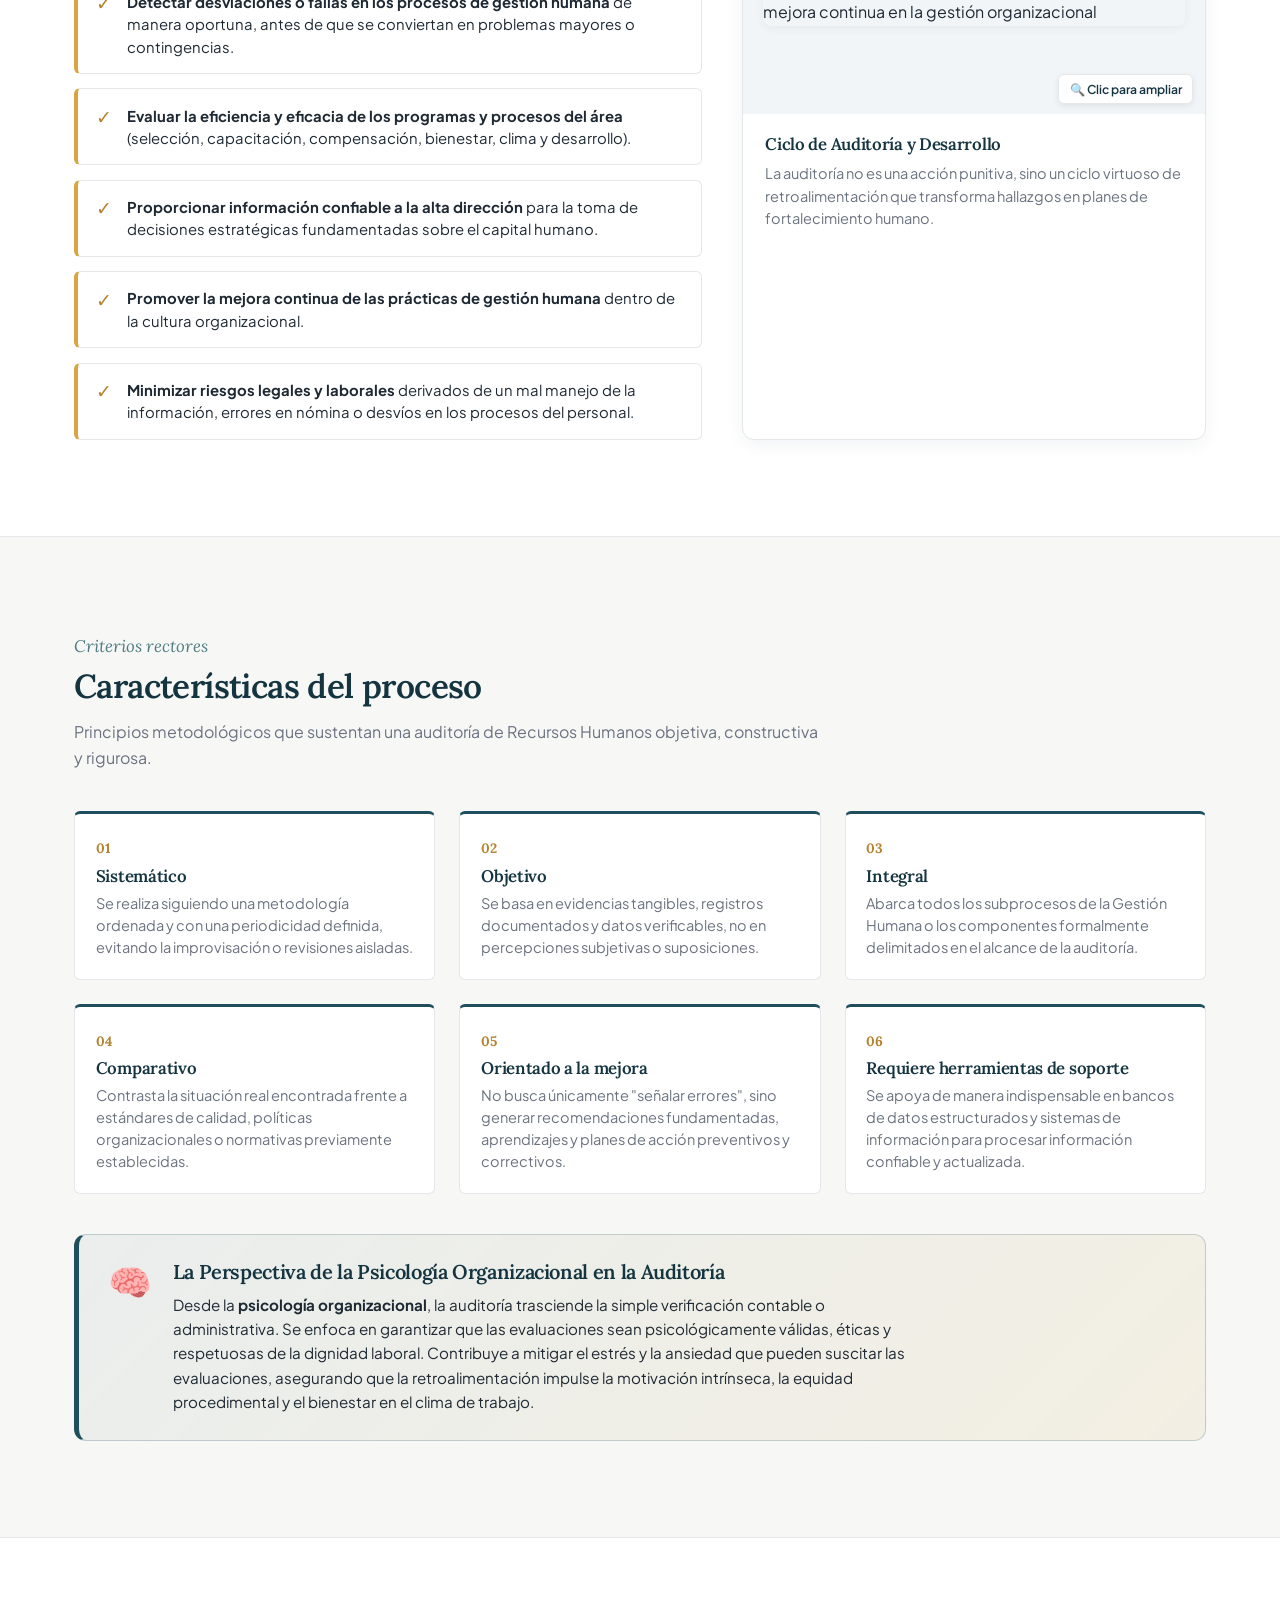
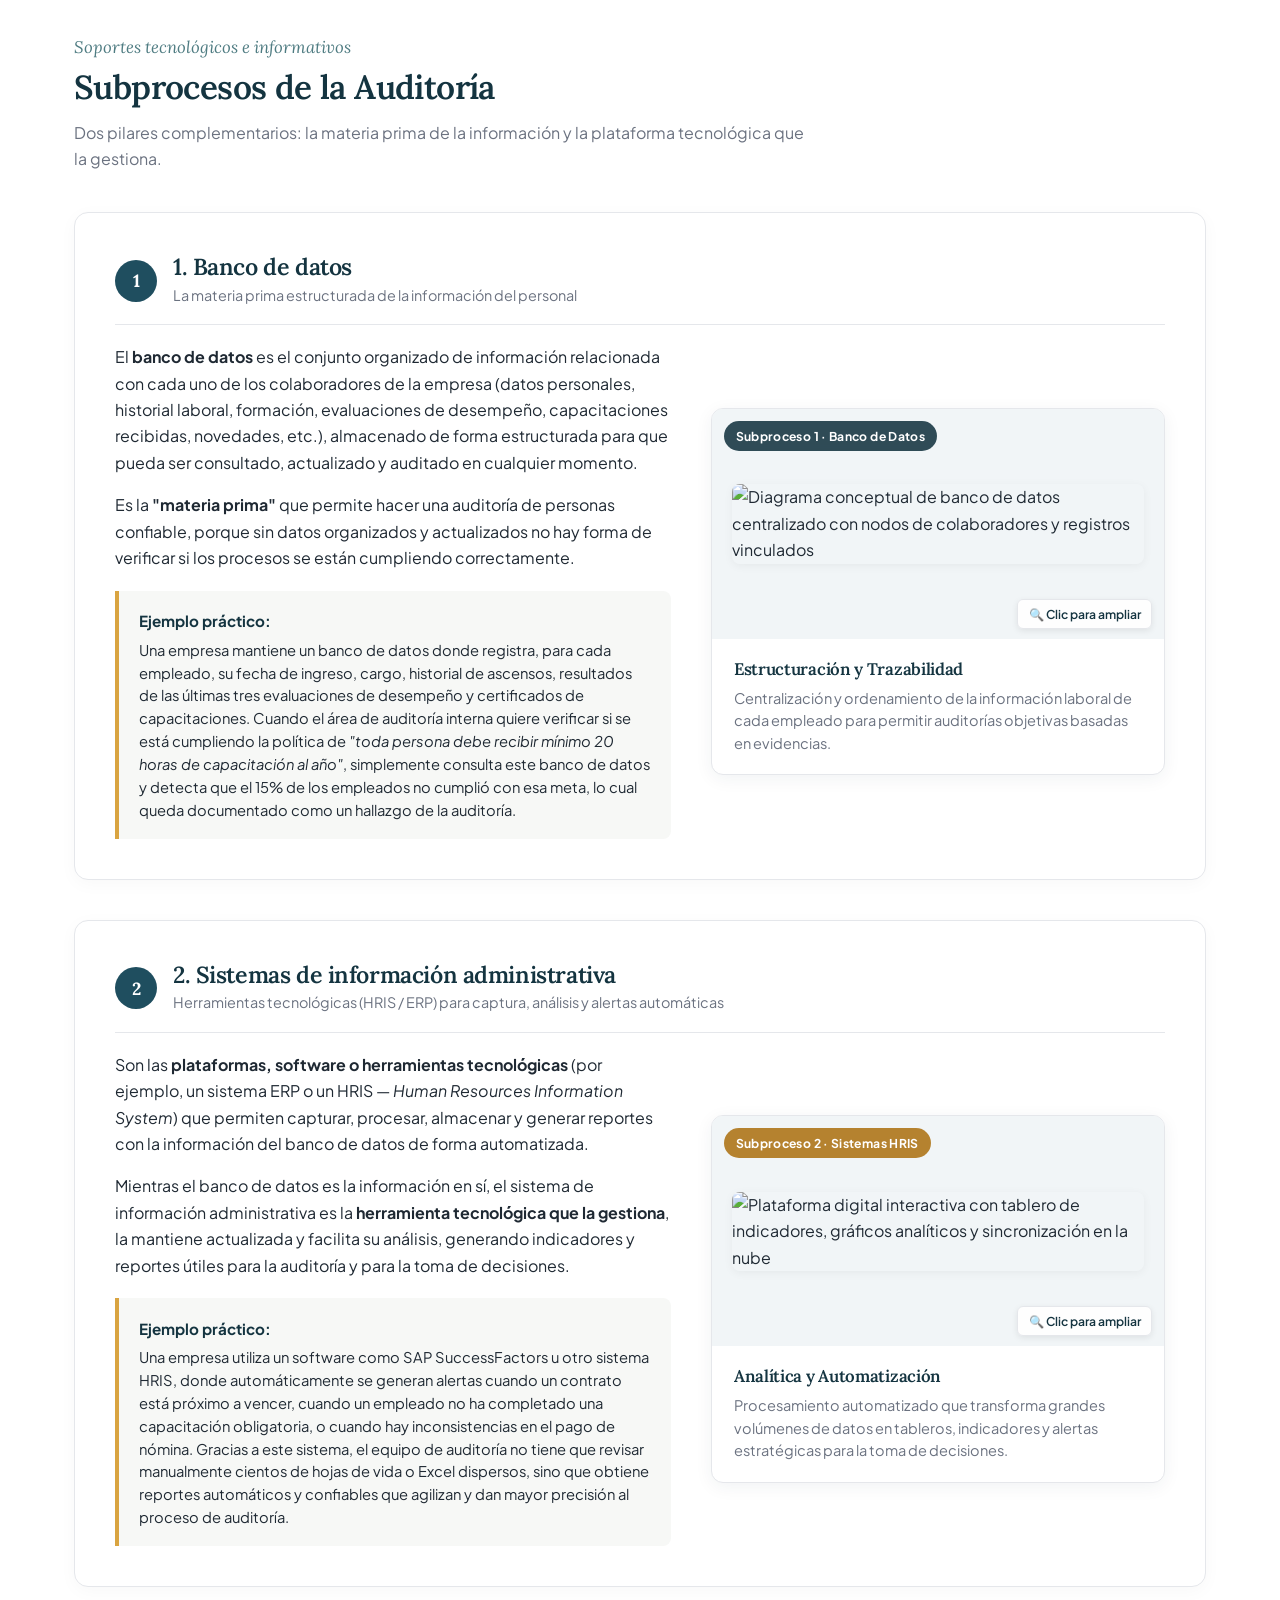
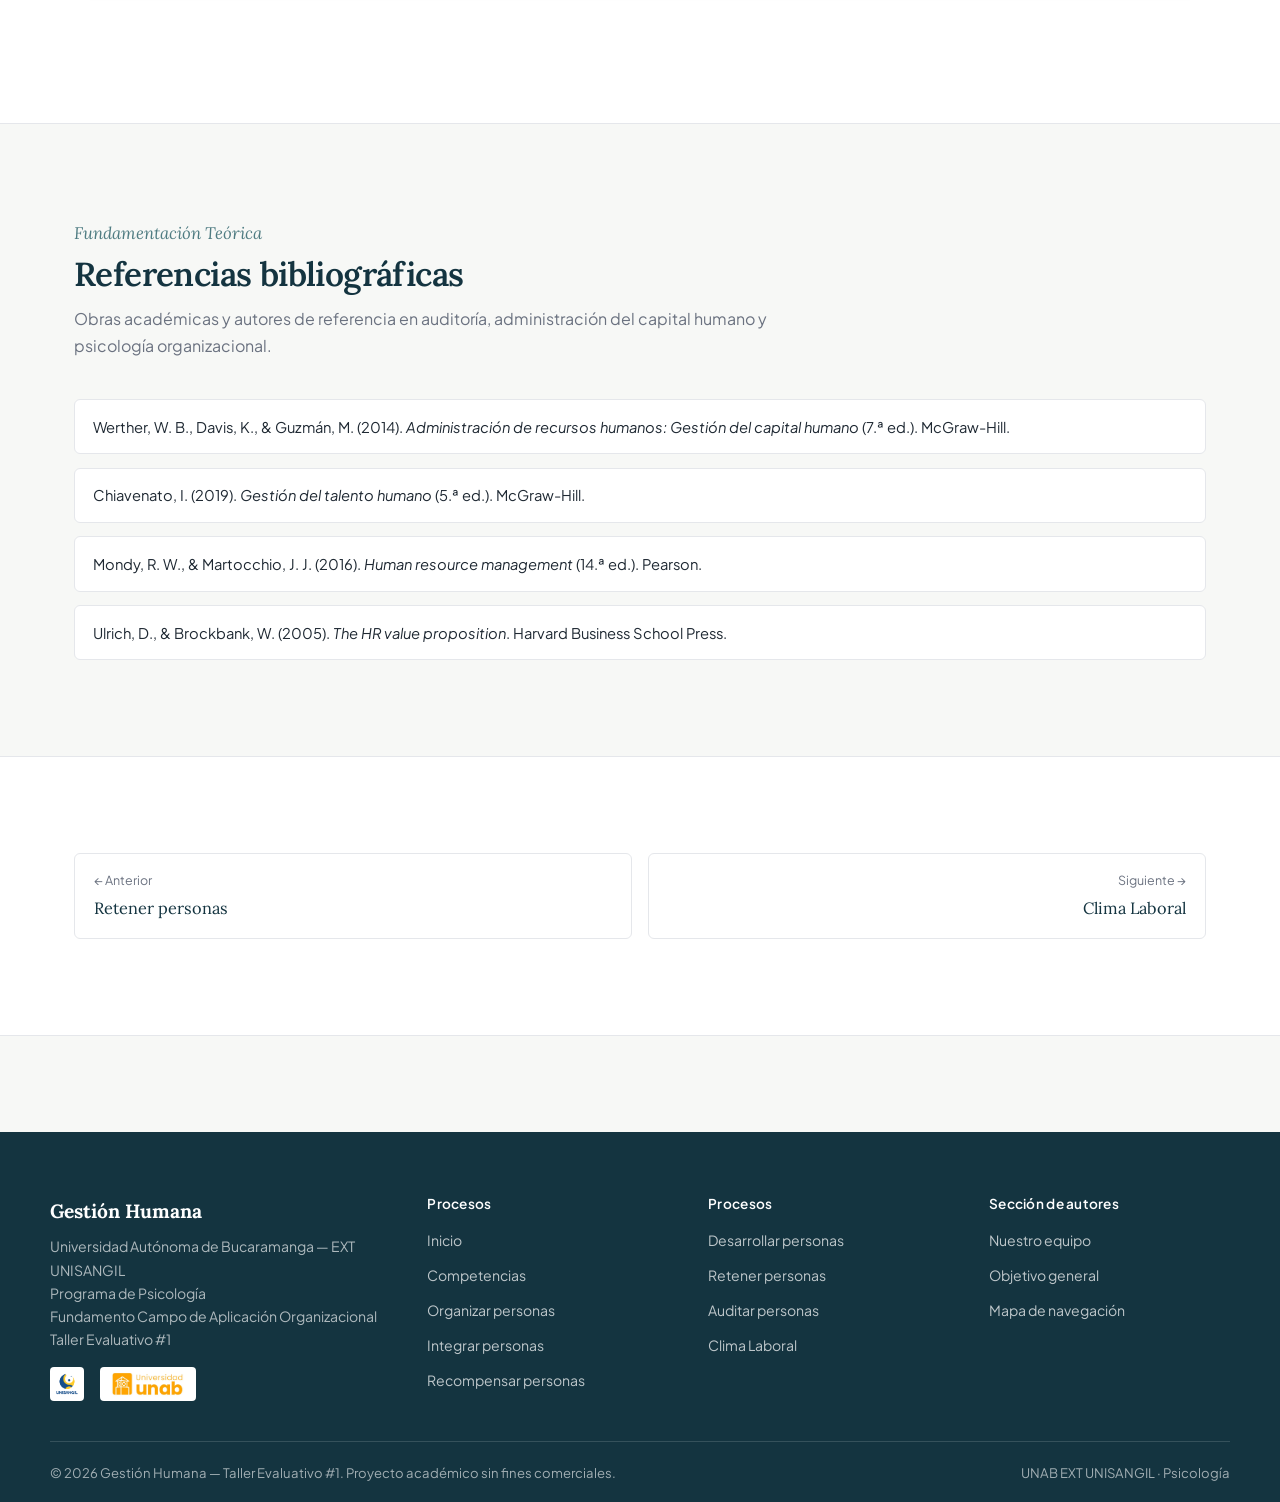
==== commit fb65a5fb: "cargo pantallas faltantes" ====
--- a/pantalla/auditar-personas.html
+++ b/pantalla/auditar-personas.html
@@ -6,9 +6,457 @@
   <meta name="viewport" content="width=device-width, initial-scale=1.0">
   <title>Procesos para auditar a las personas | Gestión Humana</title>
   <meta name="description"
-    content="Banco de datos y sistemas de información administrativa dentro de la Gestión Humana.">
+    content="Auditoría de la Gestión Humana: revisión sistemática, banco de datos, sistemas de información administrativa (HRIS/ERP), control ético y enfoque en psicología organizacional.">
   <link rel="icon" href="../img/logo-unisangil.png">
   <link rel="stylesheet" href="../css/style.css">
+
+  <style>
+    /* ==========================================================================
+       ESTILOS EXCLUSIVOS — PANTALLA 7: AUDITAR A LAS PERSONAS
+       Responsable: Yanfred Vera
+       ========================================================================== */
+
+    /* Tarjetas de Imagen y Vitrina Visual */
+    .visual-card {
+      background: var(--surface);
+      border: 1px solid var(--border);
+      border-radius: 12px;
+      overflow: hidden;
+      box-shadow: 0 4px 18px rgba(20, 52, 64, 0.06);
+      transition: transform var(--transition), box-shadow var(--transition), border-color var(--transition);
+      display: flex;
+      flex-direction: column;
+      height: 100%;
+    }
+
+    .visual-card:hover {
+      transform: translateY(-4px);
+      box-shadow: 0 12px 28px rgba(20, 52, 64, 0.12);
+      border-color: var(--secondary);
+    }
+
+    .visual-card__media {
+      position: relative;
+      background: #f1f5f7;
+      display: flex;
+      align-items: center;
+      justify-content: center;
+      padding: 1.25rem;
+      cursor: zoom-in;
+      overflow: hidden;
+      min-height: 230px;
+    }
+
+    .visual-card__media img {
+      max-width: 100%;
+      height: auto;
+      max-height: 250px;
+      object-fit: contain;
+      border-radius: 8px;
+      transition: transform 0.35s ease;
+      box-shadow: 0 2px 10px rgba(0, 0, 0, 0.05);
+    }
+
+    .visual-card__media:hover img {
+      transform: scale(1.03);
+    }
+
+    .visual-badge {
+      position: absolute;
+      top: 12px;
+      left: 12px;
+      background: rgba(20, 52, 64, 0.88);
+      color: #ffffff;
+      font-size: 0.76rem;
+      font-weight: 700;
+      letter-spacing: 0.03em;
+      padding: 0.3rem 0.75rem;
+      border-radius: 999px;
+      backdrop-filter: blur(4px);
+      display: inline-flex;
+      align-items: center;
+      gap: 0.35rem;
+      z-index: 2;
+    }
+
+    .visual-badge--accent {
+      background: var(--accent-dark);
+      color: #fff;
+    }
+
+    .zoom-hint {
+      position: absolute;
+      bottom: 10px;
+      right: 12px;
+      background: rgba(255, 255, 255, 0.94);
+      color: var(--primary-dark);
+      font-size: 0.76rem;
+      font-weight: 600;
+      padding: 0.25rem 0.65rem;
+      border-radius: 6px;
+      border: 1px solid var(--border);
+      box-shadow: 0 2px 6px rgba(0, 0, 0, 0.08);
+      pointer-events: none;
+      display: inline-flex;
+      align-items: center;
+      gap: 0.3rem;
+    }
+
+    .visual-card__body {
+      padding: 1.25rem 1.4rem;
+      flex: 1;
+      display: flex;
+      flex-direction: column;
+    }
+
+    .visual-card__title {
+      font-size: 1.05rem;
+      font-weight: 600;
+      color: var(--primary-dark);
+      margin-bottom: 0.45rem;
+      font-family: var(--font-display);
+    }
+
+    .visual-card__desc {
+      font-size: 0.91rem;
+      color: var(--muted);
+      margin: 0;
+      line-height: 1.55;
+    }
+
+    /* Grid para Sección de Definición */
+    .definition-grid {
+      display: grid;
+      grid-template-columns: 1.15fr 0.85fr;
+      gap: var(--space-4);
+      align-items: center;
+    }
+
+    @media (max-width: 880px) {
+      .definition-grid {
+        grid-template-columns: 1fr;
+      }
+    }
+
+    .highlight-pill-group {
+      display: flex;
+      flex-wrap: wrap;
+      gap: 0.6rem;
+      margin-top: 1.2rem;
+    }
+
+    .highlight-pill {
+      display: inline-flex;
+      align-items: center;
+      gap: 0.4rem;
+      padding: 0.4rem 0.85rem;
+      background: rgba(79, 124, 130, 0.1);
+      border: 1px solid rgba(79, 124, 130, 0.25);
+      color: var(--primary-dark);
+      border-radius: 999px;
+      font-size: 0.85rem;
+      font-weight: 600;
+    }
+
+    /* Grid para Sección de Objetivos */
+    .objectives-layout {
+      display: grid;
+      grid-template-columns: 1.15fr 0.85fr;
+      gap: var(--space-4);
+      align-items: stretch;
+    }
+
+    @media (max-width: 920px) {
+      .objectives-layout {
+        grid-template-columns: 1fr;
+      }
+    }
+
+    .objective-card {
+      background: var(--surface);
+      border: 1px solid var(--border);
+      border-left: 4px solid var(--accent);
+      border-radius: var(--radius);
+      padding: 0.95rem 1.15rem;
+      display: flex;
+      gap: 0.9rem;
+      align-items: flex-start;
+      transition: transform var(--transition), border-color var(--transition);
+    }
+
+    .objective-card:hover {
+      transform: translateX(4px);
+      border-color: var(--accent-dark);
+    }
+
+    .objective-card__icon {
+      color: var(--accent-dark);
+      font-size: 1.2rem;
+      line-height: 1;
+      margin-top: 0.15rem;
+      flex-shrink: 0;
+    }
+
+    .objective-card__text {
+      margin: 0;
+      font-size: 0.93rem;
+      color: var(--text);
+      line-height: 1.5;
+    }
+
+    /* Sección de Características */
+    .characteristics-grid {
+      display: grid;
+      grid-template-columns: repeat(auto-fit, minmax(290px, 1fr));
+      gap: var(--space-3);
+      margin-bottom: var(--space-4);
+    }
+
+    .char-card {
+      background: var(--surface);
+      border: 1px solid var(--border);
+      border-top: 3px solid var(--primary);
+      border-radius: var(--radius);
+      padding: 1.25rem 1.3rem;
+      transition: transform var(--transition), box-shadow var(--transition);
+    }
+
+    .char-card:hover {
+      transform: translateY(-3px);
+      box-shadow: 0 8px 20px rgba(20, 52, 64, 0.08);
+    }
+
+    .char-card__num {
+      display: inline-block;
+      font-family: var(--font-display);
+      font-size: 0.85rem;
+      font-weight: 700;
+      color: var(--accent-dark);
+      margin-bottom: 0.4rem;
+    }
+
+    .char-card h3 {
+      font-size: 1.05rem;
+      margin-bottom: 0.4rem;
+      color: var(--primary-dark);
+    }
+
+    .char-card p {
+      font-size: 0.91rem;
+      color: var(--muted);
+      margin: 0;
+      line-height: 1.5;
+    }
+
+    /* Subprocesos: Bloques Detallados */
+    .subproc-block {
+      background: var(--surface);
+      border: 1px solid var(--border);
+      border-radius: 14px;
+      padding: var(--space-4);
+      margin-bottom: var(--space-4);
+      box-shadow: 0 4px 18px rgba(0, 0, 0, 0.03);
+    }
+
+    .subproc-header {
+      display: flex;
+      align-items: center;
+      gap: 1rem;
+      margin-bottom: 1.2rem;
+      padding-bottom: 1rem;
+      border-bottom: 1px solid var(--border);
+    }
+
+    .subproc-badge {
+      font-family: var(--font-display);
+      font-size: 1.1rem;
+      font-weight: 700;
+      color: #fff;
+      background: var(--primary);
+      width: 42px;
+      height: 42px;
+      border-radius: 50%;
+      display: flex;
+      align-items: center;
+      justify-content: center;
+      flex-shrink: 0;
+    }
+
+    .subproc-header h3 {
+      font-size: 1.45rem;
+      color: var(--primary-dark);
+      margin: 0;
+    }
+
+    .subproc-grid-2 {
+      display: grid;
+      grid-template-columns: 1.1fr 0.9fr;
+      gap: var(--space-4);
+      align-items: center;
+    }
+
+    @media (max-width: 880px) {
+      .subproc-grid-2 {
+        grid-template-columns: 1fr;
+      }
+    }
+
+    /* Caja de Ejemplo Práctico */
+    .example-box {
+      margin-top: 1.2rem;
+      padding: 1.1rem 1.25rem;
+      background: var(--background);
+      border-left: 4px solid var(--accent);
+      border-radius: 0 8px 8px 0;
+      font-size: 0.92rem;
+    }
+
+    .example-box strong {
+      color: var(--primary-dark);
+      display: block;
+      margin-bottom: 0.35rem;
+      font-family: var(--font-body);
+      font-size: 0.95rem;
+    }
+
+    .example-box p {
+      margin: 0;
+      color: var(--text);
+      line-height: 1.55;
+    }
+
+    /* Callout Especial Psicología Organizacional */
+    .psych-banner {
+      background: linear-gradient(135deg, rgba(31, 78, 95, 0.06) 0%, rgba(217, 164, 65, 0.1) 100%);
+      border: 1px solid rgba(31, 78, 95, 0.22);
+      border-left: 5px solid var(--primary);
+      border-radius: 12px;
+      padding: 1.6rem 1.8rem;
+      display: flex;
+      gap: 1.3rem;
+      align-items: flex-start;
+      margin-top: var(--space-4);
+    }
+
+    .psych-banner__icon {
+      font-size: 2.2rem;
+      line-height: 1;
+      flex-shrink: 0;
+      margin-top: 0.15rem;
+    }
+
+    .psych-banner h3 {
+      font-size: 1.25rem;
+      color: var(--primary-dark);
+      margin-bottom: 0.5rem;
+      font-family: var(--font-display);
+    }
+
+    .psych-banner p {
+      margin: 0;
+      font-size: 0.95rem;
+      color: var(--text);
+      line-height: 1.6;
+    }
+
+    /* Modal Visor / Lightbox */
+    .lightbox-modal {
+      position: fixed;
+      inset: 0;
+      background: rgba(10, 25, 32, 0.88);
+      backdrop-filter: blur(8px);
+      -webkit-backdrop-filter: blur(8px);
+      z-index: 9999;
+      display: none;
+      align-items: center;
+      justify-content: center;
+      padding: 24px;
+      opacity: 0;
+      transition: opacity 0.3s ease;
+    }
+
+    .lightbox-modal.is-open {
+      display: flex;
+      opacity: 1;
+    }
+
+    .lightbox-container {
+      position: relative;
+      max-width: 90vw;
+      max-height: 92vh;
+      display: flex;
+      flex-direction: column;
+      align-items: center;
+      animation: lightboxZoom 0.28s cubic-bezier(0.16, 1, 0.3, 1);
+    }
+
+    @keyframes lightboxZoom {
+      from {
+        transform: scale(0.92);
+        opacity: 0;
+      }
+
+      to {
+        transform: scale(1);
+        opacity: 1;
+      }
+    }
+
+    .lightbox-container img {
+      max-width: 90vw;
+      max-height: 82vh;
+      object-fit: contain;
+      border-radius: 12px;
+      background: #ffffff;
+      box-shadow: 0 24px 60px rgba(0, 0, 0, 0.5);
+    }
+
+    .lightbox-caption {
+      margin-top: 14px;
+      color: #ffffff;
+      font-size: 0.95rem;
+      font-weight: 600;
+      text-align: center;
+      max-width: 650px;
+    }
+
+    .lightbox-close {
+      position: absolute;
+      top: -18px;
+      right: -18px;
+      width: 44px;
+      height: 44px;
+      border-radius: 50%;
+      background: var(--accent);
+      color: #143440;
+      border: 2px solid #fff;
+      font-size: 24px;
+      font-weight: bold;
+      display: grid;
+      place-items: center;
+      cursor: pointer;
+      box-shadow: 0 4px 14px rgba(0, 0, 0, 0.3);
+      transition: transform 0.2s ease, background-color 0.2s ease;
+    }
+
+    .lightbox-close:hover {
+      transform: scale(1.1);
+      background: var(--accent-dark);
+      color: #ffffff;
+    }
+
+    /* Referencias Bibliográficas */
+    .reference-item a {
+      color: var(--primary);
+      font-weight: 600;
+      word-break: break-all;
+      text-decoration: underline;
+    }
+
+    .reference-item a:hover {
+      color: var(--accent-dark);
+    }
+  </style>
 </head>
 
 <body>
@@ -16,18 +464,24 @@
   <header class="site-header" id="site-header"></header>
 
   <main id="main">
+    <!-- MIGAS DE PAN -->
     <nav class="breadcrumb container" aria-label="Ruta de navegación">
-      <a href="../index.html">Inicio</a><span class="sep">/</span><span aria-current="page">Auditar personas</span>
+      <a href="../index.html">Inicio</a>
+      <span class="sep">/</span>
+      <span aria-current="page">Auditar personas</span>
     </nav>
 
+    <!-- HERO SECTION -->
     <section class="process-hero">
       <div class="container">
         <div class="process-hero-top">
           <div>
             <span class="process-number">Proceso 07 de 08</span>
-            <h1>Procesos para auditar a las personas</h1>
-            <p class="process-hero-desc">Cómo la información y los indicadores apoyan la toma de decisiones sobre el
-              talento humano.</p>
+            <h1>Proceso: Auditoría de la Gestión Humana</h1>
+            <p class="process-hero-desc">
+              Revisión, control y evaluación sistemática del cumplimiento de políticas, procedimientos y normativas del talento humano,
+              respaldada en bancos de datos confiables y sistemas de información administrativa para la toma de decisiones estratégicas.
+            </p>
             <div class="responsibles">
               <span class="chip">Yanfred Vera</span>
             </div>
@@ -37,209 +491,432 @@
       </div>
     </section>
 
+    <!-- DEFINICIÓN -->
     <section class="section" id="definicion">
       <div class="container">
-        <div class="section-head"><span class="section-kicker">Definición</span>
-          <h2>Auditar a las personas</h2>
-        </div>
-        <p>Auditar a las personas es el proceso de recolectar, organizar y analizar información sobre el talento humano
-          de la organización, con el fin de hacer seguimiento a los procesos de Gestión Humana y apoyar la toma de
-          decisiones basada en datos.</p>
+        <div class="section-head">
+          <span class="section-kicker">Fundamento conceptual</span>
+          <h2>Definición del proceso</h2>
+        </div>
+
+        <div class="definition-grid">
+          <div>
+            <div class="definition-block" style="grid-template-columns: 1fr; margin-bottom: 1.2rem;">
+              <p class="lead-quote">
+                "La auditoría de personas (o auditoría de Recursos Humanos) es el proceso sistemático de revisión, control y evaluación que permite verificar el cumplimiento de las políticas, procedimientos y prácticas relacionadas con la gestión del talento humano dentro de una organización."
+              </p>
+            </div>
+            <p>
+              Consiste en analizar cómo se están desarrollando los distintos procesos de Gestión Humana (reclutamiento, selección, compensación, capacitación, bienestar, entre otros) para identificar desviaciones, riesgos o áreas de mejora, comparando lo que realmente ocurre frente a lo que está establecido como norma o estándar.
+            </p>
+            <div class="highlight-pill-group">
+              <span class="highlight-pill">🔍 Revisión y control sistemático</span>
+              <span class="highlight-pill">⚖️ Cumplimiento normativo y ético</span>
+              <span class="highlight-pill">📊 Evaluación basada en evidencias</span>
+              <span class="highlight-pill">📈 Orientación a la mejora continua</span>
+            </div>
+          </div>
+
+          <!-- IMG 1: DEFINICIÓN / AUDITORÍA Y PSICOLOGÍA ORGANIZACIONAL -->
+          <div>
+            <article class="visual-card reveal"
+              data-lightbox="../img/Pantalla_7/auditoria-psicologia.jpg"
+              data-caption="Auditoría de Recursos Humanos y Psicología Organizacional: Evaluación rigurosa de matrices de talento, bienestar y desempeño.">
+              <div class="visual-card__media">
+                <span class="visual-badge">Evaluación &amp; Talento</span>
+                <img src="../img/Pantalla_7/auditoria-psicologia.jpg"
+                  alt="Profesionales de psicología organizacional y auditoría analizando indicadores de talento y bienestar laboral">
+                <span class="zoom-hint">🔍 Clic para ampliar</span>
+              </div>
+              <div class="visual-card__body">
+                <h3 class="visual-card__title">Evaluación Integral del Talento</h3>
+                <p class="visual-card__desc">
+                  Análisis interdisciplinario que combina métricas de rendimiento, bienestar subjetivo y rigor normativo para garantizar una gestión humana justa y transparente.
+                </p>
+              </div>
+            </article>
+          </div>
+        </div>
       </div>
     </section>
 
+    <!-- OBJETIVOS -->
     <section class="section section--alt" id="objetivos">
       <div class="container">
-        <div class="section-head"><span class="section-kicker">Objetivos</span>
+        <div class="section-head">
+          <span class="section-kicker">Metas estratégicas</span>
           <h2>Objetivos del proceso</h2>
-        </div>
-        <div class="objective-list">
-          <div class="objective-item reveal"><span class="obj-mark">—</span>
-            <p class="mt-0">Comprender la función del banco de datos dentro de la Gestión Humana.</p>
-          </div>
-          <div class="objective-item reveal"><span class="obj-mark">—</span>
-            <p class="mt-0">Reconocer el papel de los sistemas de información administrativa en el seguimiento del
-              talento.</p>
-          </div>
-          <div class="objective-item reveal"><span class="obj-mark">—</span>
-            <p class="mt-0">Explicar cómo la información puede apoyar la gestión humana y la toma de decisiones.</p>
+          <p>
+            La auditoría de personas proporciona claridad operativa, seguridad jurídica y valor preventivo para toda la organización.
+          </p>
+        </div>
+
+        <div class="objectives-layout">
+          <!-- LISTA DE OBJETIVOS -->
+          <div class="objective-list">
+            <div class="objective-card reveal">
+              <span class="objective-card__icon">✓</span>
+              <p class="objective-card__text">
+                <strong>Verificar el cumplimiento de las políticas y normativas internas</strong>, así como de la legislación laboral vigente y estándares aplicables.
+              </p>
+            </div>
+
+            <div class="objective-card reveal">
+              <span class="objective-card__icon">✓</span>
+              <p class="objective-card__text">
+                <strong>Detectar desviaciones o fallas en los procesos de gestión humana</strong> de manera oportuna, antes de que se conviertan en problemas mayores o contingencias.
+              </p>
+            </div>
+
+            <div class="objective-card reveal">
+              <span class="objective-card__icon">✓</span>
+              <p class="objective-card__text">
+                <strong>Evaluar la eficiencia y eficacia de los programas y procesos del área</strong> (selección, capacitación, compensación, bienestar, clima y desarrollo).
+              </p>
+            </div>
+
+            <div class="objective-card reveal">
+              <span class="objective-card__icon">✓</span>
+              <p class="objective-card__text">
+                <strong>Proporcionar información confiable a la alta dirección</strong> para la toma de decisiones estratégicas fundamentadas sobre el capital humano.
+              </p>
+            </div>
+
+            <div class="objective-card reveal">
+              <span class="objective-card__icon">✓</span>
+              <p class="objective-card__text">
+                <strong>Promover la mejora continua de las prácticas de gestión humana</strong> dentro de la cultura organizacional.
+              </p>
+            </div>
+
+            <div class="objective-card reveal">
+              <span class="objective-card__icon">✓</span>
+              <p class="objective-card__text">
+                <strong>Minimizar riesgos legales y laborales</strong> derivados de un mal manejo de la información, errores en nómina o desvíos en los procesos del personal.
+              </p>
+            </div>
+          </div>
+
+          <!-- IMG 2: OBJETIVOS / MEJORA CONTINUA -->
+          <div>
+            <article class="visual-card reveal"
+              data-lightbox="../img/Pantalla_7/mejora-continua.jpg"
+              data-caption="Ciclo de Auditoría y Mejora Continua: Diagnóstico, retroalimentación y evolución sostenible del talento humano.">
+              <div class="visual-card__media">
+                <span class="visual-badge visual-badge--accent">Ciclo de Mejora</span>
+                <img src="../img/Pantalla_7/mejora-continua.jpg"
+                  alt="Diagrama de ciclo de auditoría, retroalimentación y mejora continua en la gestión organizacional">
+                <span class="zoom-hint">🔍 Clic para ampliar</span>
+              </div>
+              <div class="visual-card__body">
+                <h3 class="visual-card__title">Ciclo de Auditoría y Desarrollo</h3>
+                <p class="visual-card__desc">
+                  La auditoría no es una acción punitiva, sino un ciclo virtuoso de retroalimentación que transforma hallazgos en planes de fortalecimiento humano.
+                </p>
+              </div>
+            </article>
           </div>
         </div>
       </div>
     </section>
 
+    <!-- CARACTERÍSTICAS -->
     <section class="section" id="caracteristicas">
       <div class="container">
-        <div class="section-head"><span class="section-kicker">Características</span>
-          <h2>Información, datos e indicadores</h2>
-        </div>
-        <div class="grid grid-4">
-          <div class="card card--outline-top reveal">
-            <h3>Información</h3>
-            <p>Datos organizados y contextualizados que permiten comprender el estado de un proceso de Gestión Humana.
+        <div class="section-head">
+          <span class="section-kicker">Criterios rectores</span>
+          <h2>Características del proceso</h2>
+          <p>Principios metodológicos que sustentan una auditoría de Recursos Humanos objetiva, constructiva y rigurosa.</p>
+        </div>
+
+        <div class="characteristics-grid">
+          <div class="char-card reveal">
+            <span class="char-card__num">01</span>
+            <h3>Sistemático</h3>
+            <p>Se realiza siguiendo una metodología ordenada y con una periodicidad definida, evitando la improvisación o revisiones aisladas.</p>
+          </div>
+
+          <div class="char-card reveal">
+            <span class="char-card__num">02</span>
+            <h3>Objetivo</h3>
+            <p>Se basa en evidencias tangibles, registros documentados y datos verificables, no en percepciones subjetivas o suposiciones.</p>
+          </div>
+
+          <div class="char-card reveal">
+            <span class="char-card__num">03</span>
+            <h3>Integral</h3>
+            <p>Abarca todos los subprocesos de la Gestión Humana o los componentes formalmente delimitados en el alcance de la auditoría.</p>
+          </div>
+
+          <div class="char-card reveal">
+            <span class="char-card__num">04</span>
+            <h3>Comparativo</h3>
+            <p>Contrasta la situación real encontrada frente a estándares de calidad, políticas organizacionales o normativas previamente establecidas.</p>
+          </div>
+
+          <div class="char-card reveal">
+            <span class="char-card__num">05</span>
+            <h3>Orientado a la mejora</h3>
+            <p>No busca únicamente "señalar errores", sino generar recomendaciones fundamentadas, aprendizajes y planes de acción preventivos y correctivos.</p>
+          </div>
+
+          <div class="char-card reveal">
+            <span class="char-card__num">06</span>
+            <h3>Requiere herramientas de soporte</h3>
+            <p>Se apoya de manera indispensable en bancos de datos estructurados y sistemas de información para procesar información confiable y actualizada.</p>
+          </div>
+        </div>
+
+        <!-- ENFOQUE PSICOLOGÍA ORGANIZACIONAL -->
+        <div class="psych-banner reveal">
+          <span class="psych-banner__icon">🧠</span>
+          <div>
+            <h3>La Perspectiva de la Psicología Organizacional en la Auditoría</h3>
+            <p>
+              Desde la <strong>psicología organizacional</strong>, la auditoría trasciende la simple verificación contable o administrativa. Se enfoca en garantizar que las evaluaciones sean psicológicamente válidas, éticas y respetuosas de la dignidad laboral. Contribuye a mitigar el estrés y la ansiedad que pueden suscitar las evaluaciones, asegurando que la retroalimentación impulse la motivación intrínseca, la equidad procedimental y el bienestar en el clima de trabajo.
             </p>
-          </div>
-          <div class="card card--outline-top reveal">
-            <h3>Datos</h3>
-            <p>Registros individuales sobre las personas y los procesos, base de cualquier análisis posterior.</p>
-          </div>
-          <div class="card card--outline-top reveal">
-            <h3>Indicadores</h3>
-            <p>Medidas cuantitativas que resumen el comportamiento de un proceso a lo largo del tiempo.</p>
-          </div>
-          <div class="card card--outline-top reveal">
-            <h3>Seguimiento</h3>
-            <p>Revisión periódica de los indicadores para detectar tendencias y desviaciones.</p>
           </div>
         </div>
       </div>
     </section>
 
+    <!-- SUBPROCESOS -->
     <section class="section section--alt" id="subprocesos">
       <div class="container">
-        <div class="section-head"><span class="section-kicker">Desarrollo del proceso</span>
-          <h2>Subprocesos</h2>
-        </div>
-        <div class="accordion">
-          <div class="accordion-item">
-            <button class="accordion-trigger" aria-expanded="true" aria-controls="p-aud-1">
-              <h3><span class="idx">01</span>Banco de datos</h3><span class="accordion-icon" aria-hidden="true"></span>
-            </button>
-            <div class="accordion-panel" id="p-aud-1" style="max-height:400px;">
-              <div class="accordion-panel-inner">
-                <p>Sistema que centraliza y organiza la información del personal de la organización: datos personales,
-                  formación, historial laboral y desempeño.</p>
-                <div class="example"><strong>Ejemplo práctico:</strong> una base de datos donde se registra la formación
-                  y las capacitaciones realizadas por cada colaborador.</div>
+        <div class="section-head">
+          <span class="section-kicker">Soportes tecnológicos e informativos</span>
+          <h2>Subprocesos de la Auditoría</h2>
+          <p>Dos pilares complementarios: la materia prima de la información y la plataforma tecnológica que la gestiona.</p>
+        </div>
+
+        <!-- SUBPROCESO 1: BANCO DE DATOS -->
+        <div class="subproc-block reveal">
+          <div class="subproc-header">
+            <span class="subproc-badge">1</span>
+            <div>
+              <h3>1. Banco de datos</h3>
+              <span class="text-muted" style="font-size:0.9rem;">La materia prima estructurada de la información del personal</span>
+            </div>
+          </div>
+
+          <div class="subproc-grid-2">
+            <div>
+              <p>
+                El <strong>banco de datos</strong> es el conjunto organizado de información relacionada con cada uno de los colaboradores de la empresa (datos personales, historial laboral, formación, evaluaciones de desempeño, capacitaciones recibidas, novedades, etc.), almacenado de forma estructurada para que pueda ser consultado, actualizado y auditado en cualquier momento.
+              </p>
+              <p>
+                Es la <strong>"materia prima"</strong> que permite hacer una auditoría de personas confiable, porque sin datos organizados y actualizados no hay forma de verificar si los procesos se están cumpliendo correctamente.
+              </p>
+
+              <div class="example-box">
+                <strong>Ejemplo práctico:</strong>
+                <p>
+                  Una empresa mantiene un banco de datos donde registra, para cada empleado, su fecha de ingreso, cargo, historial de ascensos, resultados de las últimas tres evaluaciones de desempeño y certificados de capacitaciones. Cuando el área de auditoría interna quiere verificar si se está cumpliendo la política de <em>"toda persona debe recibir mínimo 20 horas de capacitación al año"</em>, simplemente consulta este banco de datos y detecta que el 15% de los empleados no cumplió con esa meta, lo cual queda documentado como un hallazgo de la auditoría.
+                </p>
               </div>
             </div>
-          </div>
-          <div class="accordion-item">
-            <button class="accordion-trigger" aria-expanded="false" aria-controls="p-aud-2">
-              <h3><span class="idx">02</span>Sistemas de información administrativa</h3><span class="accordion-icon"
-                aria-hidden="true"></span>
-            </button>
-            <div class="accordion-panel" id="p-aud-2">
-              <div class="accordion-panel-inner">
-                <p>Herramientas tecnológicas que integran los datos de Gestión Humana y los transforman en reportes e
-                  indicadores útiles para la toma de decisiones.</p>
-                <div class="example"><strong>Ejemplo práctico:</strong> un software de nómina y talento humano que
-                  genera automáticamente reportes de rotación de personal.</div>
+
+            <!-- IMAGEN 1 SUBPROCESO: BANCO DE DATOS (USUARIO) -->
+            <div>
+              <article class="visual-card"
+                data-lightbox="../img/Pantalla_7/banco-de-datos.png"
+                data-caption="Subproceso 1: Banco de datos — Estructura centralizada en la nube que vincula registros personales, certificaciones y evaluaciones de cada colaborador.">
+                <div class="visual-card__media">
+                  <span class="visual-badge">Subproceso 1 · Banco de Datos</span>
+                  <img src="../img/Pantalla_7/banco-de-datos.png"
+                    alt="Diagrama conceptual de banco de datos centralizado con nodos de colaboradores y registros vinculados">
+                  <span class="zoom-hint">🔍 Clic para ampliar</span>
+                </div>
+                <div class="visual-card__body">
+                  <h3 class="visual-card__title">Estructuración y Trazabilidad</h3>
+                  <p class="visual-card__desc">
+                    Centralización y ordenamiento de la información laboral de cada empleado para permitir auditorías objetivas basadas en evidencias.
+                  </p>
+                </div>
+              </article>
+            </div>
+          </div>
+        </div>
+
+        <!-- SUBPROCESO 2: SISTEMAS DE INFORMACIÓN ADMINISTRATIVA -->
+        <div class="subproc-block reveal">
+          <div class="subproc-header">
+            <span class="subproc-badge">2</span>
+            <div>
+              <h3>2. Sistemas de información administrativa</h3>
+              <span class="text-muted" style="font-size:0.9rem;">Herramientas tecnológicas (HRIS / ERP) para captura, análisis y alertas automáticas</span>
+            </div>
+          </div>
+
+          <div class="subproc-grid-2">
+            <div>
+              <p>
+                Son las <strong>plataformas, software o herramientas tecnológicas</strong> (por ejemplo, un sistema ERP o un HRIS — <em>Human Resources Information System</em>) que permiten capturar, procesar, almacenar y generar reportes con la información del banco de datos de forma automatizada.
+              </p>
+              <p>
+                Mientras el banco de datos es la información en sí, el sistema de información administrativa es la <strong>herramienta tecnológica que la gestiona</strong>, la mantiene actualizada y facilita su análisis, generando indicadores y reportes útiles para la auditoría y para la toma de decisiones.
+              </p>
+
+              <div class="example-box">
+                <strong>Ejemplo práctico:</strong>
+                <p>
+                  Una empresa utiliza un software como SAP SuccessFactors u otro sistema HRIS, donde automáticamente se generan alertas cuando un contrato está próximo a vencer, cuando un empleado no ha completado una capacitación obligatoria, o cuando hay inconsistencias en el pago de nómina. Gracias a este sistema, el equipo de auditoría no tiene que revisar manualmente cientos de hojas de vida o Excel dispersos, sino que obtiene reportes automáticos y confiables que agilizan y dan mayor precisión al proceso de auditoría.
+                </p>
               </div>
             </div>
-          </div>
-        </div>
+
+            <!-- IMAGEN 2 SUBPROCESO: SISTEMAS DE INFORMACIÓN (USUARIO) -->
+            <div>
+              <article class="visual-card"
+                data-lightbox="../img/Pantalla_7/sistemas-informacion.png"
+                data-caption="Subproceso 2: Sistemas de información administrativa — Plataformas HRIS/ERP con tableros interactivos, reportes en tiempo real y alertas preventivas.">
+                <div class="visual-card__media">
+                  <span class="visual-badge visual-badge--accent">Subproceso 2 · Sistemas HRIS</span>
+                  <img src="../img/Pantalla_7/sistemas-informacion.png"
+                    alt="Plataforma digital interactiva con tablero de indicadores, gráficos analíticos y sincronización en la nube">
+                  <span class="zoom-hint">🔍 Clic para ampliar</span>
+                </div>
+                <div class="visual-card__body">
+                  <h3 class="visual-card__title">Analítica y Automatización</h3>
+                  <p class="visual-card__desc">
+                    Procesamiento automatizado que transforma grandes volúmenes de datos en tableros, indicadores y alertas estratégicas para la toma de decisiones.
+                  </p>
+                </div>
+              </article>
+            </div>
+          </div>
+        </div>
+
       </div>
     </section>
 
-    <section class="section" id="dashboard">
+    <!-- REFERENCIAS BIBLIOGRÁFICAS -->
+    <section class="section" id="referencias">
       <div class="container">
         <div class="section-head">
-          <span class="section-kicker">Recurso visual</span>
-          <h2>Dashboard conceptual de indicadores</h2>
-          <p>Los datos que se muestran a continuación son <strong>ficticios</strong> y se presentan únicamente como
-            recurso visual para ilustrar cómo se vería un tablero de indicadores de Gestión Humana. No corresponden a
-            datos reales de ninguna organización.</p>
-        </div>
-        <div class="dash-grid">
-          <div class="dash-card reveal"><span class="metric">4.2%</span><span class="metric-label">Rotación de personal
-              (mensual, dato ficticio)</span><span class="metric-delta up">↓ frente al mes anterior</span></div>
-          <div class="dash-card reveal"><span class="metric">92%</span><span class="metric-label">Cobertura de
-              capacitaciones (dato ficticio)</span><span class="metric-delta up">↑ frente al trimestre anterior</span>
-          </div>
-          <div class="dash-card reveal"><span class="metric">18 días</span><span class="metric-label">Tiempo promedio de
-              contratación (dato ficticio)</span><span class="metric-delta watch">Por monitorear</span></div>
-          <div class="dash-card reveal"><span class="metric">83/100</span><span class="metric-label">Índice de clima
-              laboral (dato ficticio)</span><span class="metric-delta up">↑ frente a la medición anterior</span></div>
-        </div>
-        <div class="card reveal" style="margin-top:1.5rem;">
-          <h3>Rotación de personal por trimestre (dato ficticio)</h3>
-          <div class="bar-chart" role="img"
-            aria-label="Gráfico de barras ficticio de rotación de personal por trimestre: Q1 5.1%, Q2 4.8%, Q3 4.5%, Q4 4.2%.">
-            <div class="bar">
-              <div class="fill" style="height:78%;"></div><span class="fill-label">Q1 · 5.1%</span>
-            </div>
-            <div class="bar">
-              <div class="fill" style="height:70%;"></div><span class="fill-label">Q2 · 4.8%</span>
-            </div>
-            <div class="bar">
-              <div class="fill" style="height:64%;"></div><span class="fill-label">Q3 · 4.5%</span>
-            </div>
-            <div class="bar">
-              <div class="fill" style="height:58%;"></div><span class="fill-label">Q4 · 4.2%</span>
-            </div>
-          </div>
-          <p class="dash-note">Los valores de este gráfico son ilustrativos y no representan datos reales de una
-            organización.</p>
+          <span class="section-kicker">Fundamentación Teórica</span>
+          <h2>Referencias bibliográficas</h2>
+          <p>Obras académicas y autores de referencia en auditoría, administración del capital humano y psicología organizacional.</p>
+        </div>
+
+        <div class="reference-list">
+          <div class="reference-item reveal">
+            Werther, W. B., Davis, K., &amp; Guzmán, M. (2014).
+            <em>Administración de recursos humanos: Gestión del capital humano</em> (7.ª ed.).
+            McGraw-Hill.
+          </div>
+
+          <div class="reference-item reveal">
+            Chiavenato, I. (2019).
+            <em>Gestión del talento humano</em> (5.ª ed.).
+            McGraw-Hill.
+          </div>
+
+          <div class="reference-item reveal">
+            Mondy, R. W., &amp; Martocchio, J. J. (2016).
+            <em>Human resource management</em> (14.ª ed.).
+            Pearson.
+          </div>
+
+          <div class="reference-item reveal">
+            Ulrich, D., &amp; Brockbank, W. (2005).
+            <em>The HR value proposition</em>.
+            Harvard Business School Press.
+          </div>
         </div>
       </div>
     </section>
 
-    <section class="section section--alt" id="recursos">
-      <div class="container">
-        <div class="section-head"><span class="section-kicker">Material complementario</span>
-          <h2>Recursos multimedia</h2>
-        </div>
-        <div class="grid grid-2">
-          <div class="resource-card reveal"><span class="icon">🎥</span>
-            <div class="body">
-              <h4>Video recomendado</h4>
-              <p>Espacio preparado para un video sobre sistemas de información de talento humano.</p><span
-                class="placeholder-tag">Placeholder</span>
-            </div>
-          </div>
-          <div class="resource-card reveal"><span class="icon">📊</span>
-            <div class="body">
-              <h4>Hoja de cálculo</h4>
-              <p>Espacio preparado para una plantilla de indicadores de Gestión Humana.</p><span
-                class="placeholder-tag">Placeholder</span>
-            </div>
-          </div>
-          <div class="resource-card reveal"><span class="icon">📄</span>
-            <div class="body">
-              <h4>Documento / PDF</h4>
-              <p>Espacio preparado para un manual de manejo del banco de datos de personal.</p><span
-                class="placeholder-tag">Placeholder</span>
-            </div>
-          </div>
-          <div class="resource-card reveal"><span class="icon">🔬</span>
-            <div class="body">
-              <h4>Artículo científico</h4>
-              <p>Espacio preparado para un artículo sobre auditoría de talento humano.</p><span
-                class="placeholder-tag">Placeholder</span>
-            </div>
-          </div>
-        </div>
-      </div>
-    </section>
-
-    <section class="section" id="referencias">
-      <div class="container">
-        <div class="section-head"><span class="section-kicker">Fundamentación</span>
-          <h2>Referencias bibliográficas</h2>
-        </div>
-        <div class="reference-list">
-          <div class="reference-item is-placeholder">[AGREGAR REFERENCIA APA — banco de datos de personal]</div>
-          <div class="reference-item is-placeholder">[AGREGAR REFERENCIA APA — sistemas de información administrativa]
-          </div>
-        </div>
-      </div>
-    </section>
-
+    <!-- NAVEGACIÓN ENTRE PROCESOS -->
     <section class="section section--alt">
       <div class="container">
         <div class="process-pager">
-          <a class="pager-link prev" href="../pantalla/retener-personas.html"><span class="dir">← Anterior</span><span
-              class="title">Retener personas</span></a>
-          <a class="pager-link next" href="../pantalla/clima-laboral.html"><span class="dir">Siguiente →</span><span
-              class="title">Clima Laboral</span></a>
+          <a class="pager-link prev" href="retener-personas.html">
+            <span class="dir">← Anterior</span>
+            <span class="title">Retener personas</span>
+          </a>
+          <a class="pager-link next" href="clima-laboral.html">
+            <span class="dir">Siguiente →</span>
+            <span class="title">Clima Laboral</span>
+          </a>
         </div>
       </div>
     </section>
   </main>
 
+  <!-- MODAL LIGHTBOX PARA VISUALIZACIÓN DE IMÁGENES -->
+  <div class="lightbox-modal" id="lightbox-modal" role="dialog" aria-modal="true" aria-hidden="true"
+    aria-label="Visor ampliado de imagen">
+    <div class="lightbox-container">
+      <button class="lightbox-close" id="lightbox-close" aria-label="Cerrar visor">✕</button>
+      <img id="lightbox-img" src="" alt="">
+      <div class="lightbox-caption" id="lightbox-caption"></div>
+    </div>
+  </div>
+
   <footer class="site-footer" id="site-footer"></footer>
   <script src="../js/main.js"></script>
+
+  <!-- SCRIPT PARA EL VISOR LIGHTBOX -->
+  <script>
+    document.addEventListener("DOMContentLoaded", function () {
+      var modal = document.getElementById("lightbox-modal");
+      var modalImg = document.getElementById("lightbox-img");
+      var modalCaption = document.getElementById("lightbox-caption");
+      var closeBtn = document.getElementById("lightbox-close");
+
+      function openLightbox(src, caption) {
+        if (!modal || !modalImg) return;
+        modalImg.src = src;
+        modalImg.alt = caption || "Imagen ampliada";
+        modalCaption.textContent = caption || "";
+        modal.classList.add("is-open");
+        modal.setAttribute("aria-hidden", "false");
+        document.body.style.overflow = "hidden";
+      }
+
+      function closeLightbox() {
+        if (!modal) return;
+        modal.classList.remove("is-open");
+        modal.setAttribute("aria-hidden", "true");
+        document.body.style.overflow = "";
+        setTimeout(function () {
+          if (modalImg) modalImg.src = "";
+        }, 250);
+      }
+
+      // Conectar todos los elementos con data-lightbox
+      document.querySelectorAll("[data-lightbox]").forEach(function (el) {
+        el.addEventListener("click", function (e) {
+          e.preventDefault();
+          var src = this.getAttribute("data-lightbox");
+          var caption = this.getAttribute("data-caption") || "";
+          openLightbox(src, caption);
+        });
+      });
+
+      if (closeBtn) {
+        closeBtn.addEventListener("click", function (e) {
+          e.stopPropagation();
+          closeLightbox();
+        });
+      }
+
+      if (modal) {
+        modal.addEventListener("click", function (e) {
+          if (e.target === modal || e.target.classList.contains("lightbox-container")) {
+            closeLightbox();
+          }
+        });
+      }
+
+      document.addEventListener("keydown", function (e) {
+        if (e.key === "Escape" && modal && modal.classList.contains("is-open")) {
+          closeLightbox();
+        }
+      });
+    });
+  </script>
 </body>
 
 </html>
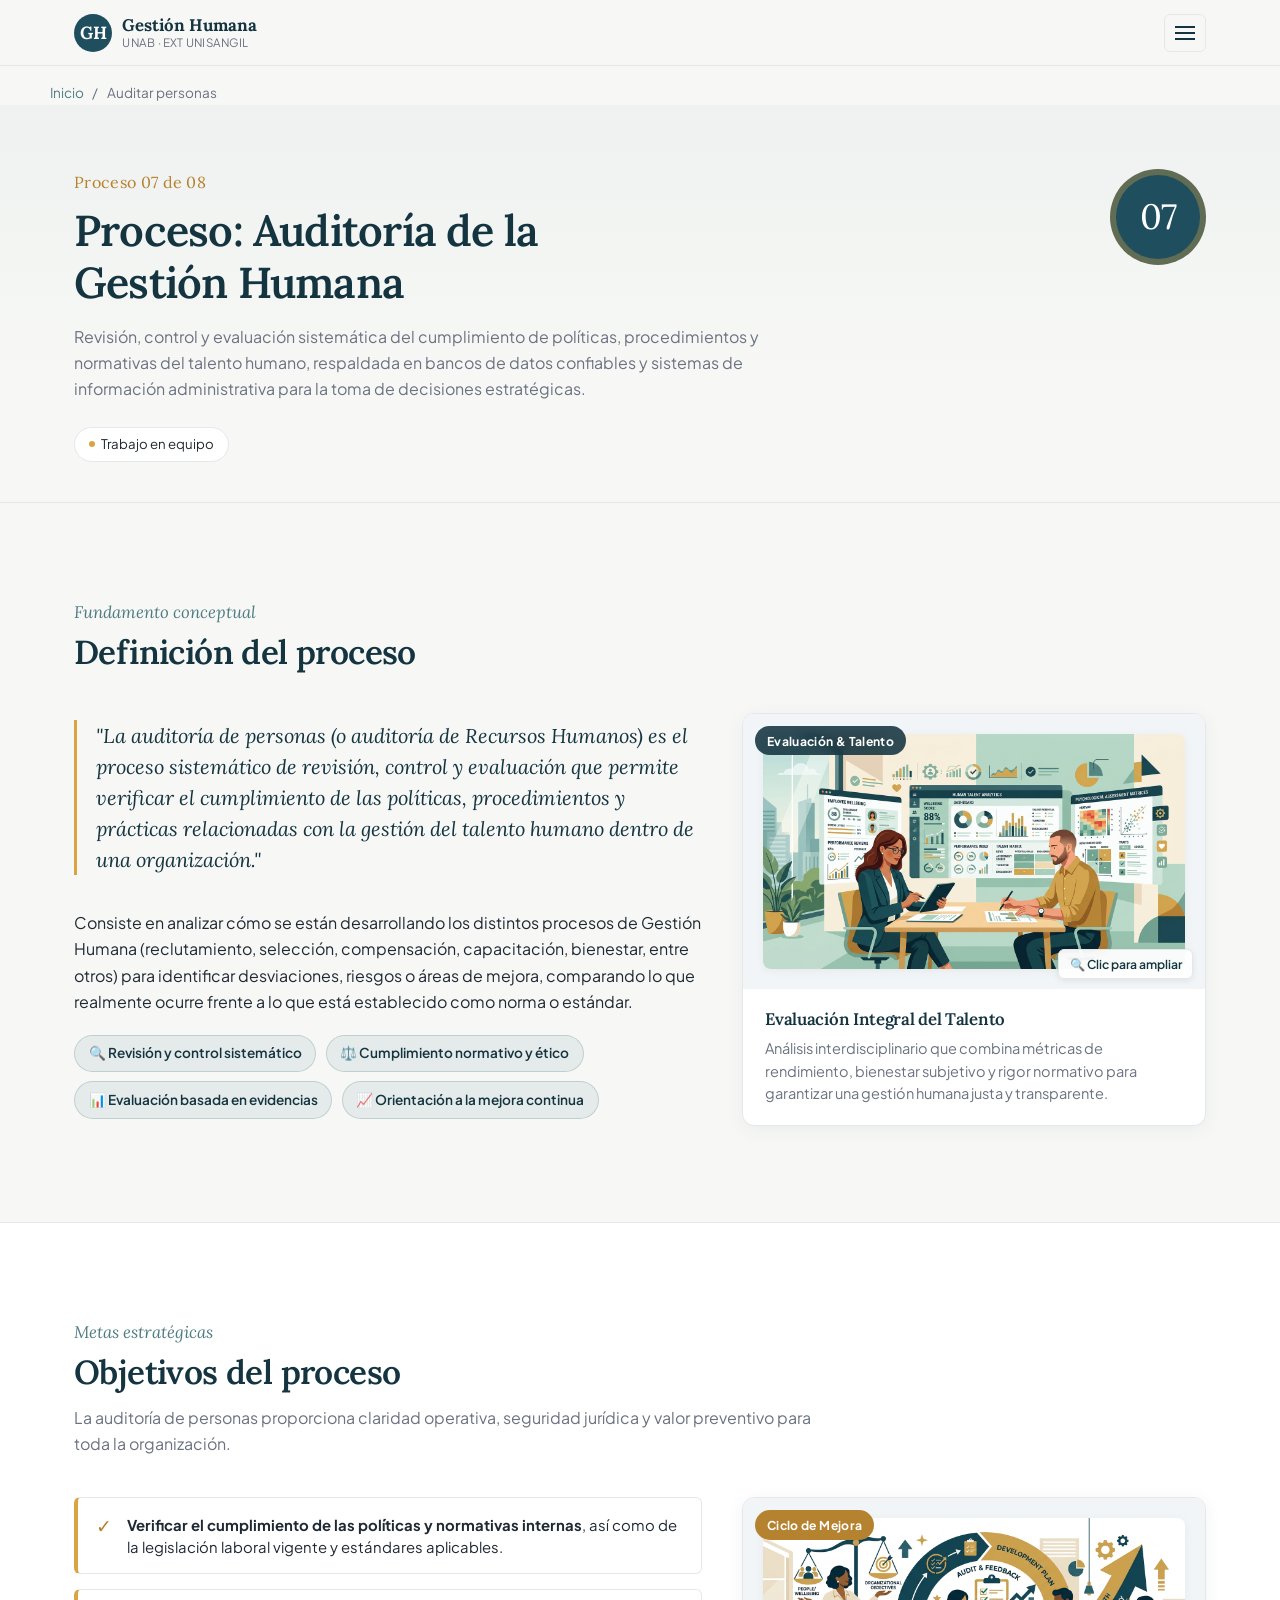
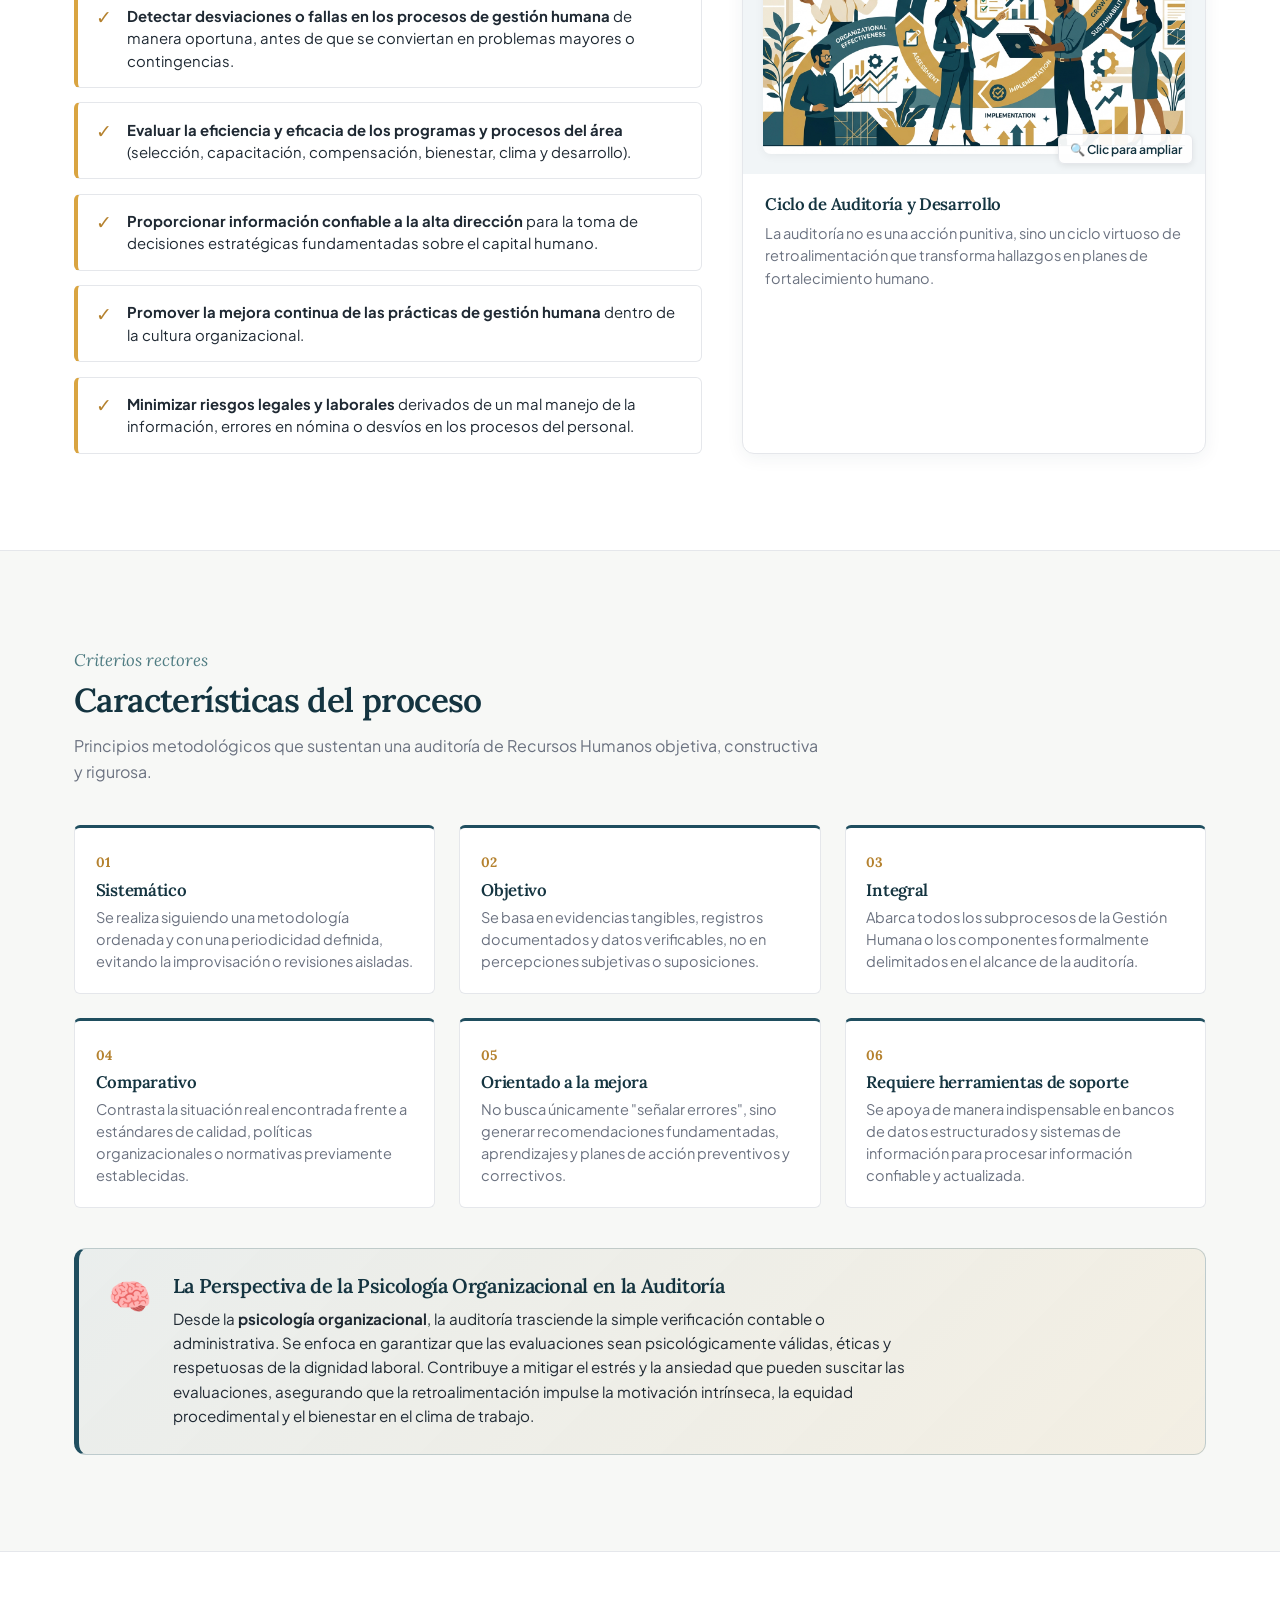
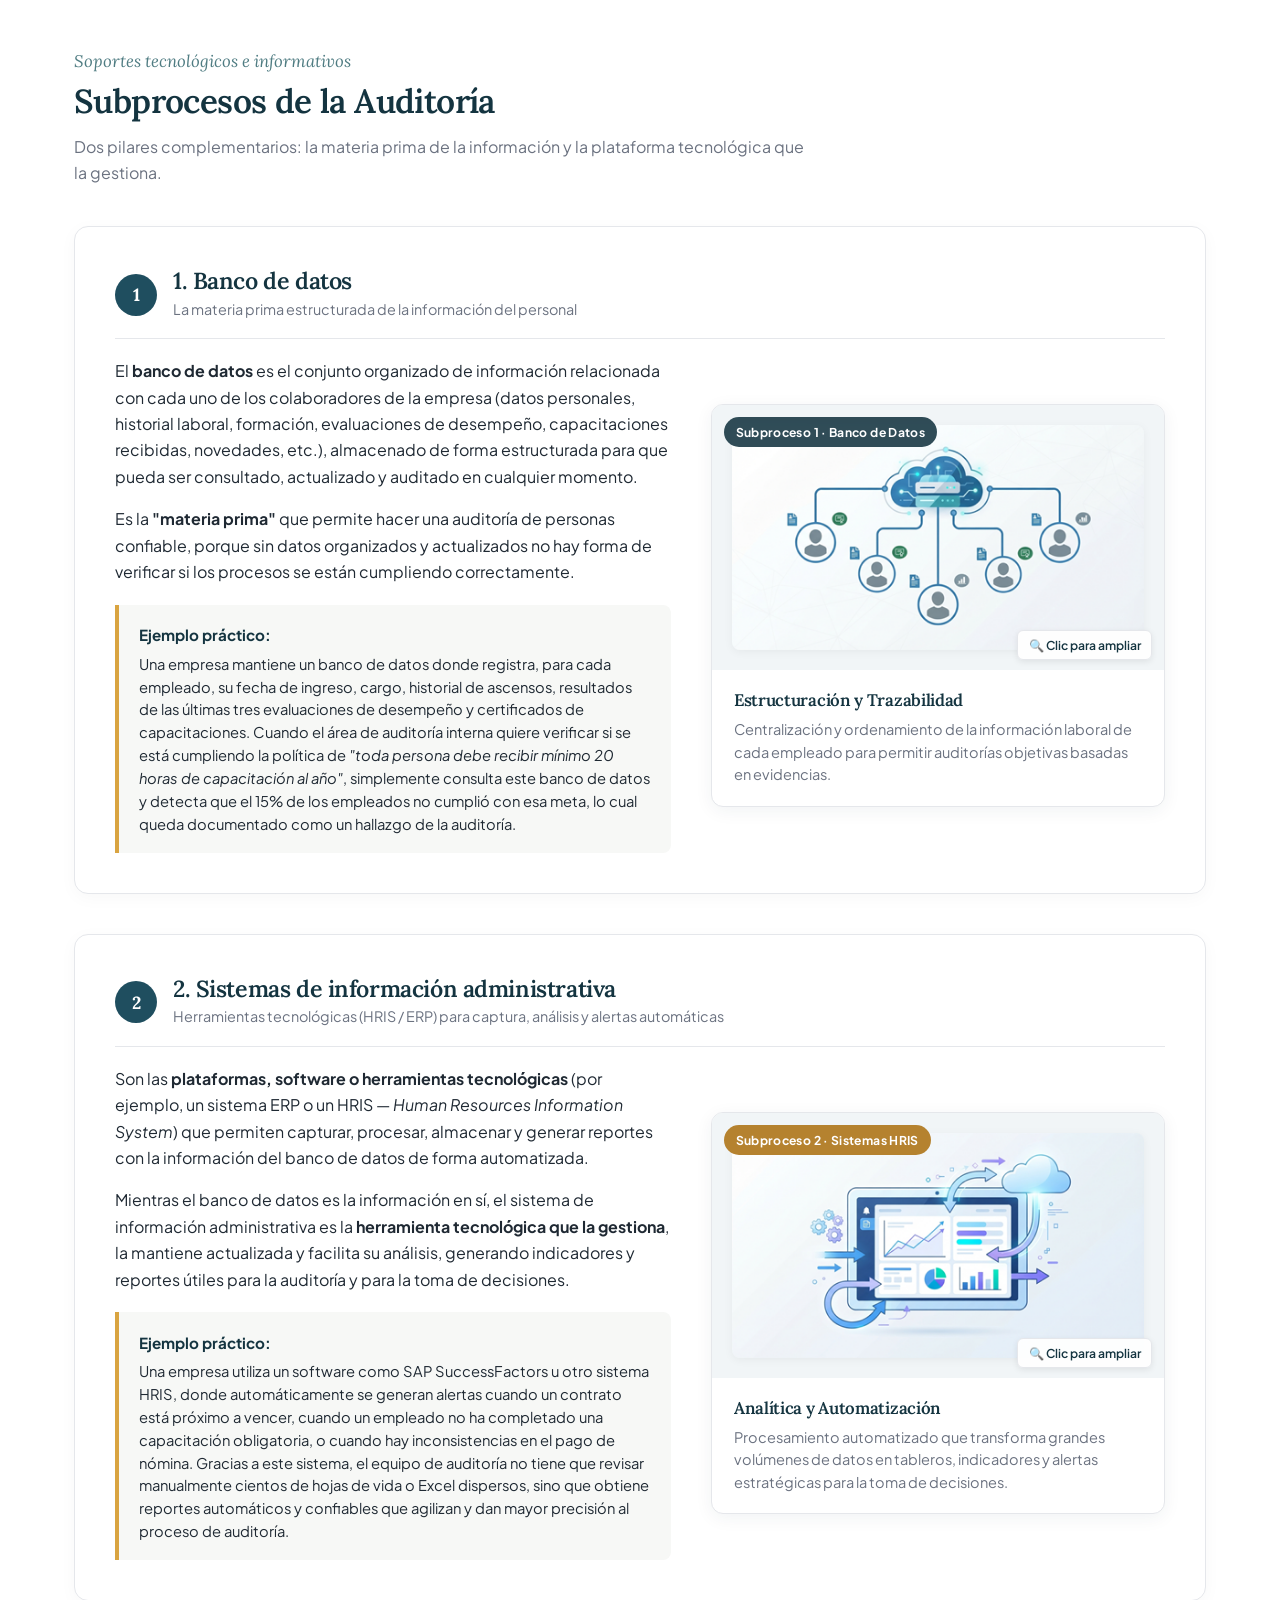
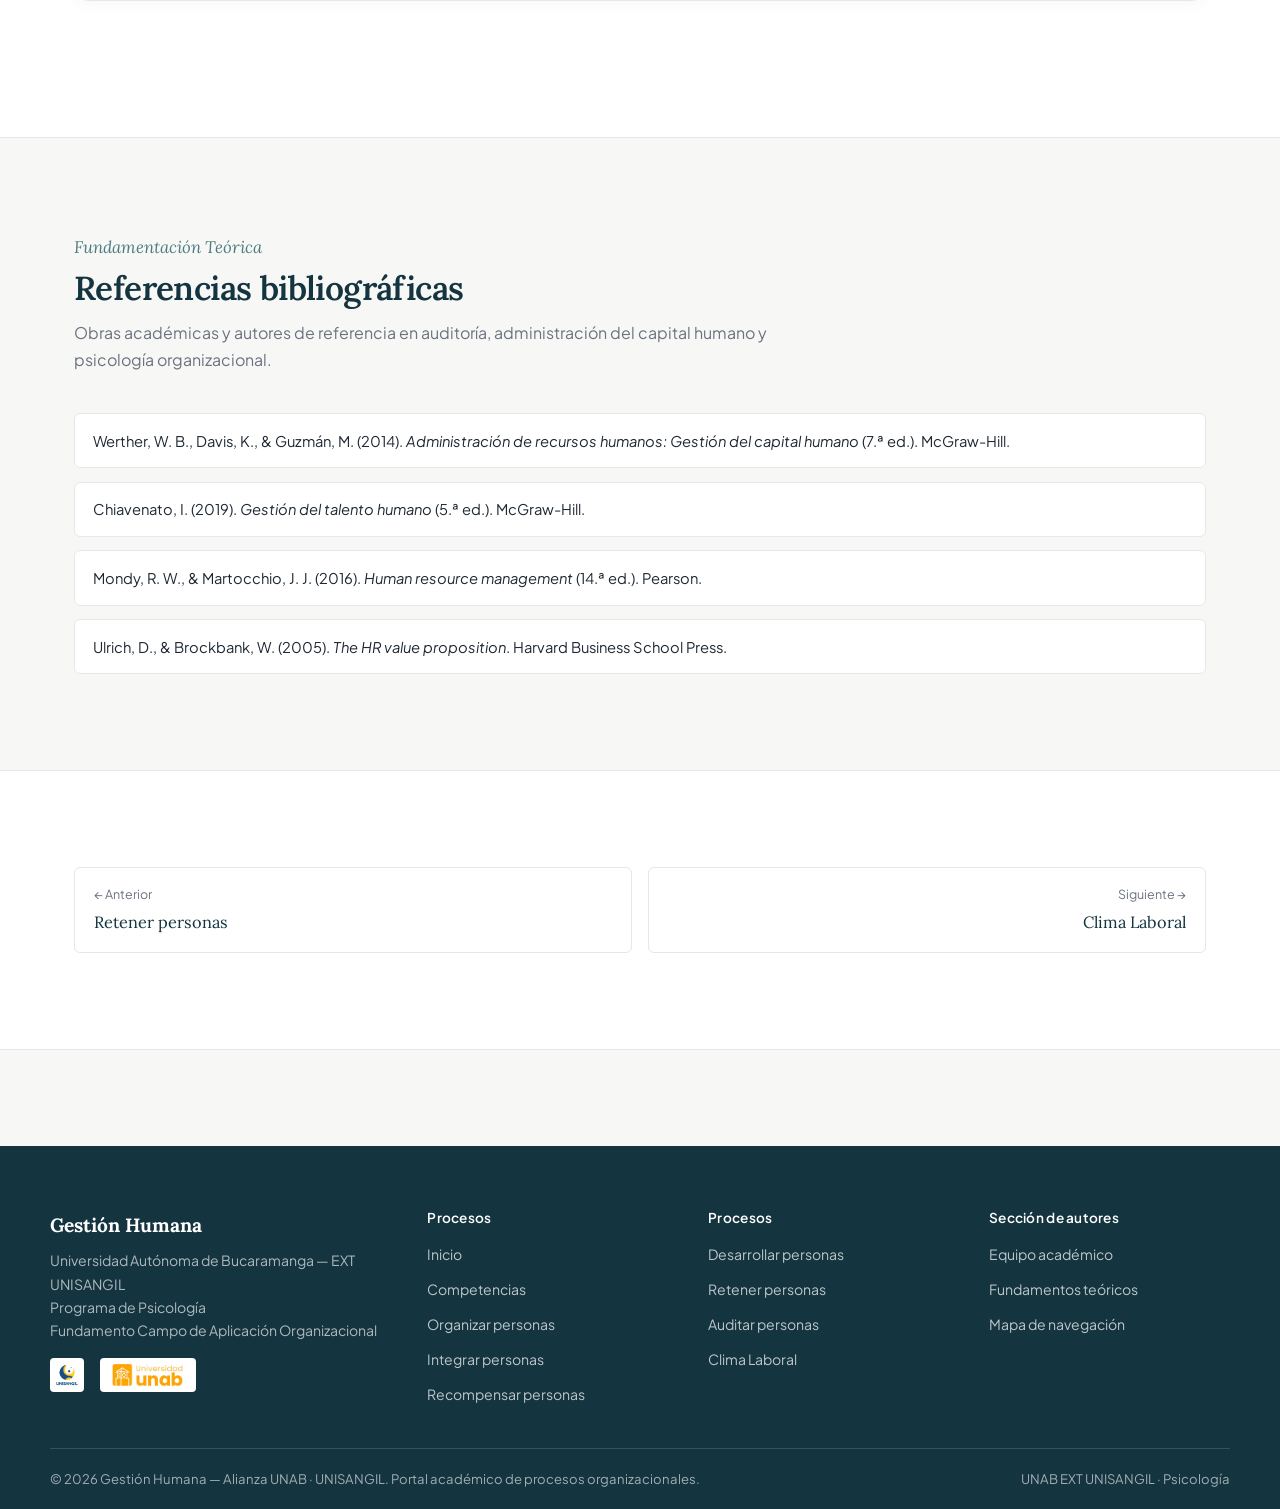
==== commit 600c4bc2: "corrección-pantallas" ====
--- a/pantalla/auditar-personas.html
+++ b/pantalla/auditar-personas.html
@@ -483,7 +483,7 @@
               respaldada en bancos de datos confiables y sistemas de información administrativa para la toma de decisiones estratégicas.
             </p>
             <div class="responsibles">
-              <span class="chip">Yanfred Vera</span>
+              <span class="chip">Trabajo en equipo</span>
             </div>
           </div>
           <div class="process-glyph" aria-hidden="true">07</div>
--- a/css/style.css
+++ b/css/style.css
@@ -202,60 +202,594 @@
 .btn-accent { background: var(--accent); color: var(--primary-dark); }
 .btn-accent:hover { background: var(--accent-dark); }
 
-/* ---------- Hero (home) ---------- */
-.hero {
-  padding: var(--space-6) 0 var(--space-5);
+/* ---------- Mesh Hero (Estilo Vector Template con Paleta Institucional) ---------- */
+.hero-mesh-stage {
   position: relative;
+  background-color: #0B1B24;
+  color: #FFFFFF;
+  padding: 1.8rem 0 4rem;
   overflow: hidden;
-}
-.hero::before {
-  content: '';
-  position: absolute; inset: 0;
-  background:
-    radial-gradient(600px 300px at 85% -10%, rgba(217,164,65,0.16), transparent 60%),
-    radial-gradient(700px 400px at -10% 110%, rgba(79,124,130,0.14), transparent 60%);
+  border-bottom: 1px solid rgba(255, 255, 255, 0.12);
+  min-height: 82vh;
+  display: flex;
+  flex-direction: column;
+  justify-content: space-between;
+}
+
+/* Capas de Malla Líquida (Mesh Gradient) con la paleta del proyecto */
+.mesh-liquid-canvas {
+  position: absolute;
+  inset: -15%;
+  width: 130%;
+  height: 130%;
   pointer-events: none;
-}
-.hero-grid {
+  filter: blur(85px);
+  opacity: 0.88;
+  z-index: 1;
+  overflow: hidden;
+}
+
+.mesh-blob {
+  position: absolute;
+  border-radius: 50%;
+  mix-blend-mode: screen;
+}
+
+/* Blob 1: Verde Petróleo Profundo (Primary #1F4E5F) */
+.mesh-blob-primary {
+  width: 50vw;
+  height: 50vw;
+  max-width: 680px;
+  max-height: 680px;
+  background: radial-gradient(circle, #1F4E5F 0%, rgba(31, 78, 95, 0) 70%);
+  top: -15%;
+  left: -8%;
+  animation: meshDriftA 18s ease-in-out infinite alternate;
+}
+
+/* Blob 2: Azul Institucional UNISANGIL (#004B87) */
+.mesh-blob-unisangil {
+  width: 44vw;
+  height: 44vw;
+  max-width: 600px;
+  max-height: 600px;
+  background: radial-gradient(circle, #004B87 0%, rgba(0, 75, 135, 0) 70%);
+  top: -5%;
+  right: 10%;
+  animation: meshDriftB 20s ease-in-out infinite alternate;
+}
+
+/* Blob 3: Ámbar Dorado Institucional (#D9A441 / #F59E0B) */
+.mesh-blob-accent {
+  width: 40vw;
+  height: 40vw;
+  max-width: 540px;
+  max-height: 540px;
+  background: radial-gradient(circle, #D9A441 0%, rgba(217, 164, 65, 0) 65%);
+  top: 32%;
+  left: 28%;
+  animation: meshDriftC 16s ease-in-out infinite alternate;
+}
+
+/* Blob 4: Naranja Cálido UNAB (#FF9900) */
+.mesh-blob-unab {
+  width: 36vw;
+  height: 36vw;
+  max-width: 480px;
+  max-height: 480px;
+  background: radial-gradient(circle, #FF9900 0%, rgba(255, 153, 0, 0) 70%);
+  bottom: -10%;
+  left: 4%;
+  animation: meshDriftA 15s ease-in-out infinite alternate;
+}
+
+/* Blob 5: Verde Océano / Salvia (#4F7C82 Secondary) */
+.mesh-blob-secondary {
+  width: 46vw;
+  height: 46vw;
+  max-width: 620px;
+  max-height: 620px;
+  background: radial-gradient(circle, #4F7C82 0%, rgba(79, 124, 130, 0) 70%);
+  bottom: -8%;
+  right: -5%;
+  animation: meshDriftB 22s ease-in-out infinite alternate;
+}
+
+/* Resplandor blanco suave central */
+.mesh-blob-glow {
+  width: 30vw;
+  height: 30vw;
+  max-width: 400px;
+  max-height: 400px;
+  background: radial-gradient(circle, rgba(255, 255, 255, 0.22) 0%, rgba(255, 255, 255, 0) 65%);
+  top: 25%;
+  left: 45%;
+  animation: meshDriftC 14s ease-in-out infinite alternate;
+}
+
+@keyframes meshDriftA {
+  0% { transform: translate(0, 0) scale(1); }
+  50% { transform: translate(45px, 35px) scale(1.08); }
+  100% { transform: translate(-30px, 45px) scale(0.94); }
+}
+
+@keyframes meshDriftB {
+  0% { transform: translate(0, 0) scale(1); }
+  50% { transform: translate(-45px, -25px) scale(1.1); }
+  100% { transform: translate(35px, -35px) scale(0.92); }
+}
+
+@keyframes meshDriftC {
+  0% { transform: translate(0, 0) scale(0.95); }
+  50% { transform: translate(30px, -30px) scale(1.12); }
+  100% { transform: translate(-35px, 25px) scale(1); }
+}
+
+/* Elementos gráficos decorativos de la imagen de referencia */
+.mesh-dot-matrix {
+  display: grid;
+  grid-template-columns: repeat(3, 8px);
+  gap: 12px;
+  position: absolute;
+  z-index: 2;
+  opacity: 0.6;
+  pointer-events: none;
+}
+
+.mesh-dot-matrix span {
+  width: 6px;
+  height: 6px;
+  border-radius: 50%;
+  background-color: #FFFFFF;
+  box-shadow: 0 0 8px rgba(255, 255, 255, 0.5);
+}
+
+.mesh-dots-top {
+  top: 36%;
+  left: 6%;
+}
+
+.mesh-dots-bottom {
+  bottom: 8%;
+  left: 48%;
+  transform: translateX(-50%);
+  grid-template-columns: repeat(4, 8px);
+}
+
+/* Rayas diagonales decorativas (//////) como en la plantilla */
+.mesh-stripes-accent {
+  display: inline-flex;
+  gap: 5px;
+  transform: skewX(-28deg);
+  opacity: 0.65;
+  pointer-events: none;
+}
+
+.mesh-stripes-accent i {
+  display: inline-block;
+  width: 4px;
+  height: 22px;
+  background: linear-gradient(180deg, #FFFFFF, rgba(255, 255, 255, 0.25));
+  border-radius: 2px;
+}
+
+.mesh-stripes-top-elem {
+  margin-bottom: 0.75rem;
+}
+
+.mesh-stripes-bottom {
+  position: absolute;
+  right: 8%;
+  bottom: 10%;
+  z-index: 2;
+}
+
+.mesh-stripes-bottom i {
+  height: 26px;
+  width: 5px;
+}
+
+/* Barra superior dentro del Hero (Top Bar como en el vector template) */
+.hero-mesh-stage .container {
   position: relative;
-  display: grid; grid-template-columns: 1.15fr 0.85fr; gap: var(--space-5);
-  align-items: center;
-}
-.hero-eyebrow { font-family: var(--font-display); font-style: italic; color: var(--secondary); font-size: 1.1rem; margin-bottom: 0.75rem; }
-.hero h1 {
-  font-size: clamp(2.1rem, 4.4vw, 3.4rem);
+  z-index: 5;
+  width: 100%;
+}
+
+.mesh-topbar {
+  display: flex;
+  align-items: center;
+  justify-content: space-between;
+  gap: 1.5rem;
+  padding-bottom: 2.5rem;
+  flex-wrap: wrap;
+}
+
+/* Logos Institucionales UNISANGIL y UNAB */
+.mesh-logos-capsule {
+  display: inline-flex;
+  align-items: center;
+  gap: 1rem;
+  background: rgba(255, 255, 255, 0.95);
+  padding: 0.55rem 1.1rem;
+  border-radius: 999px;
+  box-shadow: 0 10px 25px rgba(0, 0, 0, 0.25), 0 0 15px rgba(217, 164, 65, 0.2);
+  border: 1px solid rgba(255, 255, 255, 0.4);
+  backdrop-filter: blur(12px);
+  -webkit-backdrop-filter: blur(12px);
+  transition: transform 0.25s ease, box-shadow 0.25s ease;
+}
+
+.mesh-logos-capsule:hover {
+  transform: translateY(-2px);
+  box-shadow: 0 14px 30px rgba(0, 0, 0, 0.3), 0 0 22px rgba(217, 164, 65, 0.35);
+}
+
+.mesh-logo-img-unisangil {
+  height: 36px;
+  width: auto;
+  object-fit: contain;
+}
+
+.mesh-logo-divider {
+  width: 1px;
+  height: 28px;
+  background-color: #CBD5E1;
+}
+
+.mesh-logo-img-unab {
+  height: 28px;
+  width: auto;
+  object-fit: contain;
+}
+
+.mesh-logo-labels {
+  display: flex;
+  flex-direction: column;
+  line-height: 1.2;
+  border-left: 2px solid var(--accent);
+  padding-left: 0.65rem;
+}
+
+.mesh-logo-labels strong {
+  font-size: 0.8rem;
+  color: #143440;
+  font-family: var(--font-display);
+}
+
+.mesh-logo-labels span {
+  font-size: 0.68rem;
+  color: #64748B;
+}
+
+/* Navegación central como en la imagen */
+.mesh-top-nav {
+  display: flex;
+  align-items: center;
+  gap: 1.6rem;
+}
+
+.mesh-top-nav a {
+  color: rgba(255, 255, 255, 0.88);
+  font-size: 0.92rem;
+  font-weight: 500;
+  transition: color 0.2s, transform 0.2s;
+  letter-spacing: 0.02em;
+}
+
+.mesh-top-nav a:hover {
+  color: #FFFFFF;
+  transform: translateY(-1px);
+}
+
+/* Buscador en el header derecho (como en la plantilla) */
+.mesh-search-box {
+  position: relative;
+  min-width: 250px;
+  max-width: 320px;
+}
+
+.mesh-search-input-wrap {
+  display: flex;
+  align-items: center;
+  background: rgba(255, 255, 255, 0.18);
+  border: 1px solid rgba(255, 255, 255, 0.32);
+  border-radius: 999px;
+  padding: 0.4rem 0.9rem;
+  backdrop-filter: blur(12px);
+  -webkit-backdrop-filter: blur(12px);
+  transition: all 0.25s ease;
+}
+
+.mesh-search-input-wrap:focus-within {
+  background: rgba(255, 255, 255, 0.26);
+  border-color: #FFFFFF;
+  box-shadow: 0 0 18px rgba(255, 255, 255, 0.3);
+}
+
+.mesh-search-icon {
+  font-size: 0.95rem;
+  margin-right: 0.55rem;
+  opacity: 0.85;
+}
+
+.mesh-search-input-wrap input {
+  background: transparent;
+  border: none;
+  outline: none;
+  color: #FFFFFF;
+  font-size: 0.86rem;
+  font-family: var(--font-body);
+  width: 100%;
+}
+
+.mesh-search-input-wrap input::placeholder {
+  color: rgba(255, 255, 255, 0.72);
+}
+
+/* Cuerpo Central del Hero (Estilo "SHOP NOW / DISCOUNT 30%") */
+.mesh-hero-body {
+  padding: 1.5rem 0 2rem;
+  max-width: 980px;
+  margin-left: auto;
+  margin-right: 4%;
+}
+
+.mesh-hero-headline-group {
+  display: flex;
+  flex-direction: column;
+  align-items: flex-start;
+}
+
+/* Título Gigante en Mayúsculas e Itálica */
+.mesh-hero-title {
+  font-family: var(--font-body), sans-serif;
+  font-style: italic;
+  font-weight: 900;
+  font-size: clamp(3rem, 7.5vw, 6rem);
+  line-height: 0.95;
+  color: #FFFFFF;
+  text-transform: uppercase;
+  letter-spacing: -0.035em;
+  margin: 0;
+  text-shadow: 0 10px 30px rgba(0, 0, 0, 0.3);
+}
+
+/* Subtítulo grande */
+.mesh-hero-subtitle {
+  font-family: var(--font-body), sans-serif;
+  font-weight: 800;
+  font-size: clamp(1.4rem, 3.4vw, 2.6rem);
+  color: #FFFFFF;
+  text-transform: uppercase;
+  letter-spacing: 0.04em;
+  margin-top: 0.5rem;
+  margin-bottom: 1.2rem;
+  opacity: 0.95;
+}
+
+/* Línea divisoria horizontal idéntica a la plantilla */
+.mesh-horizontal-rule {
+  width: 100%;
+  max-width: 680px;
+  height: 3px;
+  background-color: rgba(255, 255, 255, 0.9);
+  border-radius: 999px;
+  box-shadow: 0 0 12px rgba(255, 255, 255, 0.4);
+  margin-bottom: 1.4rem;
+}
+
+/* Fila de información bajo la línea */
+.mesh-lower-row {
+  width: 100%;
+  max-width: 680px;
+  display: flex;
+  flex-direction: column;
+  align-items: flex-end;
+  text-align: right;
+  gap: 1.2rem;
+}
+
+.mesh-lede-paragraph {
+  font-size: clamp(0.92rem, 1.2vw, 1.05rem);
+  line-height: 1.6;
+  color: rgba(255, 255, 255, 0.92);
+  max-width: 50ch;
+  margin: 0;
+  text-shadow: 0 2px 8px rgba(0, 0, 0, 0.25);
+}
+
+.mesh-actions-bar {
+  display: flex;
+  align-items: center;
+  gap: 1.5rem;
+  flex-wrap: wrap;
+  justify-content: flex-end;
+}
+
+/* Botón MORE INFO / EXPLORAR */
+.mesh-btn-more {
+  display: inline-flex;
+  align-items: center;
+  gap: 0.5rem;
+  background: rgba(255, 255, 255, 0.14);
+  color: #FFFFFF;
+  border: 1px solid rgba(255, 255, 255, 0.5);
+  border-radius: 6px;
+  padding: 0.65rem 1.4rem;
+  font-size: 0.85rem;
+  font-weight: 700;
+  letter-spacing: 0.06em;
+  text-transform: uppercase;
+  backdrop-filter: blur(8px);
+  -webkit-backdrop-filter: blur(8px);
+  transition: all 0.25s ease;
+}
+
+.mesh-btn-more:hover {
+  background: #FFFFFF;
+  color: #143440;
+  border-color: #FFFFFF;
+  box-shadow: 0 8px 24px rgba(255, 255, 255, 0.35);
+  transform: translateY(-2px);
+}
+
+/* Botones de flechas (◄ ►) idénticos a la plantilla */
+.mesh-nav-arrows {
+  display: inline-flex;
+  align-items: center;
+  gap: 0.5rem;
+}
+
+.mesh-arrow-btn {
+  background: none;
+  border: none;
+  color: #FFFFFF;
+  font-size: 1.15rem;
+  cursor: pointer;
+  padding: 0.3rem 0.6rem;
+  line-height: 1;
+  transition: transform 0.2s, opacity 0.2s, text-shadow 0.2s;
+  opacity: 0.85;
+}
+
+.mesh-arrow-btn:hover {
+  opacity: 1;
+  transform: scale(1.25);
+  text-shadow: 0 0 10px rgba(255, 255, 255, 0.8);
+}
+
+/* Tarjeta Spotlight interactiva enlazada a las flechas ◄ ► */
+.mesh-spotlight-pill {
+  display: flex;
+  align-items: center;
+  justify-content: space-between;
+  gap: 1.2rem;
+  background: rgba(14, 34, 44, 0.7);
+  border: 1px solid rgba(255, 255, 255, 0.22);
+  border-radius: 12px;
+  padding: 0.85rem 1.25rem;
+  width: 100%;
+  max-width: 680px;
+  backdrop-filter: blur(14px);
+  -webkit-backdrop-filter: blur(14px);
+  box-shadow: 0 12px 30px rgba(0, 0, 0, 0.3);
+  text-align: left;
+  transition: all 0.3s ease;
+}
+
+.spotlight-info {
+  display: flex;
+  align-items: center;
+  gap: 0.9rem;
+  min-width: 0;
+}
+
+.spotlight-tag {
+  font-family: var(--font-display);
+  font-size: 0.76rem;
+  font-weight: 700;
+  color: #143440;
+  background: #FCD34D;
+  padding: 0.25rem 0.6rem;
+  border-radius: 6px;
+  white-space: nowrap;
+}
+
+.spotlight-text-group {
+  min-width: 0;
+}
+
+.spotlight-text-group strong {
+  display: block;
+  font-size: 0.96rem;
+  color: #FFFFFF;
+  white-space: nowrap;
+  overflow: hidden;
+  text-overflow: ellipsis;
+}
+
+.spotlight-text-group span {
+  font-size: 0.8rem;
+  color: rgba(255, 255, 255, 0.75);
+  display: block;
+  white-space: nowrap;
+  overflow: hidden;
+  text-overflow: ellipsis;
+  max-width: 380px;
+}
+
+.spotlight-btn-go {
+  display: inline-flex;
+  align-items: center;
+  gap: 0.35rem;
+  background: rgba(255, 255, 255, 0.14);
+  border: 1px solid rgba(255, 255, 255, 0.25);
+  color: #FFFFFF;
+  padding: 0.35rem 0.85rem;
+  border-radius: 6px;
+  font-size: 0.8rem;
+  font-weight: 600;
+  white-space: nowrap;
+  transition: background 0.2s, border-color 0.2s;
+}
+
+.spotlight-btn-go:hover {
+  background: var(--accent);
   color: var(--primary-dark);
-  margin-bottom: var(--space-2);
-  line-height: 1.15;
-  letter-spacing: -0.02em;
-}
-.hero-lede { font-size: 1.08rem; color: var(--text); max-width: 56ch; }
-.hero-meta {
-  display: flex; flex-wrap: wrap; gap: 0.5rem 1.2rem; margin: var(--space-3) 0;
-  font-size: 0.88rem; color: var(--muted);
-}
-.hero-meta strong { color: var(--text); font-weight: 600; }
-.hero-actions { display: flex; gap: 0.9rem; flex-wrap: wrap; margin-top: var(--space-3); }
-.hero-logos { display: flex; align-items: center; gap: 1.5rem; margin-top: var(--space-4); }
-.hero-logos img { height: 46px; width: auto; object-fit: contain; }
-
-.hero-figure {
-  background: var(--surface); border: 1px solid var(--border); border-radius: 14px;
-  padding: var(--space-4); box-shadow: 0 24px 48px -32px rgba(20,52,64,0.35);
-}
-.hero-figure h3 { font-size: 1.05rem; margin-bottom: 0.85rem; }
-.hero-stat-list { display: flex; flex-direction: column; gap: 0.85rem; }
-.hero-stat {
-  display: flex; align-items: baseline; gap: 0.75rem;
-  padding-bottom: 0.85rem; border-bottom: 1px dashed var(--border);
-}
-.hero-stat:last-child { border-bottom: none; padding-bottom: 0; }
-.hero-stat .num { font-family: var(--font-display); font-size: 1.5rem; color: var(--primary); min-width: 2ch; }
-.hero-stat .label { font-size: 0.88rem; color: var(--muted); }
-
-@media (max-width: 880px) {
-  .hero-grid { grid-template-columns: 1fr; }
-  .hero-figure { order: -1; }
+  border-color: var(--accent);
+}
+
+/* Chips de filtro rápido en el Hero */
+.mesh-chips-tray {
+  display: flex;
+  align-items: center;
+  gap: 0.45rem;
+  flex-wrap: wrap;
+  justify-content: flex-end;
+  width: 100%;
+  max-width: 680px;
+  margin-top: 0.5rem;
+}
+
+.mesh-chips-label {
+  font-size: 0.74rem;
+  text-transform: uppercase;
+  letter-spacing: 0.05em;
+  color: rgba(255, 255, 255, 0.7);
+  font-weight: 600;
+  margin-right: 0.25rem;
+}
+
+@media (max-width: 900px) {
+  .mesh-topbar {
+    flex-direction: column;
+    align-items: stretch;
+    gap: 1.2rem;
+  }
+  .mesh-top-nav {
+    justify-content: center;
+    flex-wrap: wrap;
+  }
+  .mesh-search-box {
+    max-width: 100%;
+  }
+  .mesh-hero-body {
+    margin-right: auto;
+  }
+  .mesh-lower-row {
+    align-items: flex-start;
+    text-align: left;
+  }
+  .mesh-actions-bar {
+    justify-content: flex-start;
+  }
+  .mesh-chips-tray {
+    justify-content: flex-start;
+  }
+  .mesh-dots-top {
+    display: none;
+  }
 }
 
 /* ---------- Process hero (sub pages) ---------- */
@@ -591,4 +1125,351 @@
 /* Utility */
 .mt-0 { margin-top: 0; }
 .text-muted { color: var(--muted); }
-.eyebrow-serif { font-family: var(--font-display); font-style: italic; color: var(--secondary); }+.eyebrow-serif { font-family: var(--font-display); font-style: italic; color: var(--secondary); }
+
+/* ==========================================================================
+   COMPONENTES ÉPICOS — INDEX PRINCIPAL
+   ========================================================================== */
+
+/* Cuadrícula Épica de Procesos */
+.process-grid-epic {
+  display: grid;
+  grid-template-columns: repeat(4, 1fr);
+  gap: var(--space-3);
+  margin-top: var(--space-4);
+}
+
+@media (max-width: 1100px) {
+  .process-grid-epic { grid-template-columns: repeat(2, 1fr); }
+}
+
+@media (max-width: 640px) {
+  .process-grid-epic { grid-template-columns: 1fr; }
+}
+
+.process-card-epic {
+  background: var(--surface);
+  border: 1px solid var(--border);
+  border-radius: 16px;
+  padding: 1.6rem;
+  display: flex;
+  flex-direction: column;
+  justify-content: space-between;
+  box-shadow: 0 10px 30px -12px rgba(20, 52, 64, 0.08);
+  transition: transform 0.35s cubic-bezier(0.16, 1, 0.3, 1),
+              box-shadow 0.35s cubic-bezier(0.16, 1, 0.3, 1),
+              border-color 0.35s cubic-bezier(0.16, 1, 0.3, 1),
+              opacity 0.35s ease;
+  position: relative;
+  overflow: hidden;
+  text-decoration: none;
+  color: inherit;
+}
+
+.process-card-epic::before {
+  content: '';
+  position: absolute;
+  top: 0; left: 0; right: 0;
+  height: 4px;
+  background: linear-gradient(90deg, var(--primary), var(--accent));
+  opacity: 0;
+  transition: opacity 0.3s ease;
+}
+
+.process-card-epic:hover {
+  transform: translateY(-6px);
+  box-shadow: 0 24px 45px -15px rgba(20, 52, 64, 0.2);
+  border-color: rgba(217, 164, 65, 0.5);
+}
+
+.process-card-epic:hover::before {
+  opacity: 1;
+}
+
+/* Estados de filtro interactivo */
+.process-card-epic.is-dimmed {
+  opacity: 0.2;
+  filter: grayscale(0.85);
+  transform: scale(0.97);
+  pointer-events: none;
+}
+
+.process-card-epic.is-highlighted {
+  border-color: var(--accent);
+  box-shadow: 0 0 0 3px rgba(217, 164, 65, 0.35), 0 20px 40px -12px rgba(20, 52, 64, 0.25);
+  transform: translateY(-5px) scale(1.02);
+}
+
+.pcard-top {
+  display: flex;
+  align-items: center;
+  justify-content: space-between;
+  margin-bottom: 1.2rem;
+}
+
+.pcard-num {
+  font-family: var(--font-display);
+  font-size: 0.85rem;
+  font-weight: 700;
+  color: var(--accent-dark);
+  background: rgba(217, 164, 65, 0.14);
+  padding: 0.28rem 0.75rem;
+  border-radius: 999px;
+  letter-spacing: 0.04em;
+}
+
+.pcard-icon {
+  width: 44px;
+  height: 44px;
+  border-radius: 12px;
+  background: rgba(31, 78, 95, 0.08);
+  display: flex;
+  align-items: center;
+  justify-content: center;
+  font-size: 1.3rem;
+  color: var(--primary);
+  transition: all 0.3s ease;
+}
+
+.process-card-epic:hover .pcard-icon {
+  background: var(--primary);
+  color: #FFFFFF;
+  transform: scale(1.08) rotate(4deg);
+}
+
+.pcard-title {
+  font-size: 1.25rem;
+  font-family: var(--font-display);
+  color: var(--primary-dark);
+  margin-bottom: 0.6rem;
+  line-height: 1.25;
+}
+
+.pcard-desc {
+  font-size: 0.92rem;
+  color: var(--muted);
+  line-height: 1.55;
+  margin-bottom: 1.2rem;
+  flex: 1;
+}
+
+.pcard-tags {
+  display: flex;
+  flex-wrap: wrap;
+  gap: 0.35rem;
+  margin-bottom: 1.2rem;
+}
+
+.pcard-tag {
+  font-size: 0.74rem;
+  background: var(--background);
+  border: 1px solid var(--border);
+  color: var(--secondary);
+  padding: 0.2rem 0.55rem;
+  border-radius: 6px;
+  font-weight: 500;
+}
+
+.pcard-footer {
+  border-top: 1px solid var(--border);
+  padding-top: 1rem;
+  display: flex;
+  align-items: center;
+  justify-content: space-between;
+  gap: 0.5rem;
+}
+
+.pcard-authors {
+  font-size: 0.76rem;
+  color: var(--muted);
+  white-space: nowrap;
+  overflow: hidden;
+  text-overflow: ellipsis;
+  max-width: 150px;
+}
+
+.pcard-action {
+  display: inline-flex;
+  align-items: center;
+  gap: 0.35rem;
+  font-size: 0.86rem;
+  font-weight: 700;
+  color: var(--primary);
+  transition: gap 0.2s, color 0.2s;
+  flex-shrink: 0;
+}
+
+.process-card-epic:hover .pcard-action {
+  color: var(--accent-dark);
+  gap: 0.55rem;
+}
+
+/* Marco Conceptual de Autores (Chiavenato & Ulrich) */
+.theory-framework-grid {
+  display: grid;
+  grid-template-columns: 1fr 1fr;
+  gap: var(--space-4);
+  margin-top: var(--space-3);
+}
+
+@media (max-width: 880px) {
+  .theory-framework-grid { grid-template-columns: 1fr; }
+}
+
+.theory-card {
+  background: var(--surface);
+  border: 1px solid var(--border);
+  border-radius: 16px;
+  padding: 2rem;
+  box-shadow: 0 14px 30px -15px rgba(20, 52, 64, 0.08);
+  display: flex;
+  flex-direction: column;
+  justify-content: space-between;
+  position: relative;
+  overflow: hidden;
+}
+
+.theory-card::before {
+  content: '“';
+  position: absolute;
+  right: 1.5rem;
+  bottom: 0.5rem;
+  font-family: var(--font-display);
+  font-size: 8rem;
+  line-height: 1;
+  color: rgba(217, 164, 65, 0.1);
+  pointer-events: none;
+}
+
+.theory-author-badge {
+  display: flex;
+  align-items: center;
+  gap: 1rem;
+  margin-bottom: 1.2rem;
+}
+
+.author-avatar {
+  width: 48px;
+  height: 48px;
+  border-radius: 12px;
+  background: var(--primary);
+  color: #FFFFFF;
+  display: flex;
+  align-items: center;
+  justify-content: center;
+  font-family: var(--font-display);
+  font-weight: 700;
+  font-size: 1.15rem;
+  box-shadow: 0 4px 12px rgba(31, 78, 95, 0.25);
+  flex-shrink: 0;
+}
+
+.author-meta strong {
+  display: block;
+  color: var(--primary-dark);
+  font-size: 1.05rem;
+  font-family: var(--font-display);
+}
+
+.author-meta span {
+  font-size: 0.82rem;
+  color: var(--secondary);
+}
+
+.theory-quote {
+  font-family: var(--font-display);
+  font-style: italic;
+  font-size: 1.08rem;
+  line-height: 1.6;
+  color: var(--text);
+  margin-bottom: 1.5rem;
+  position: relative;
+  z-index: 1;
+}
+
+.theory-pills {
+  display: flex;
+  flex-wrap: wrap;
+  gap: 0.5rem;
+}
+
+.theory-pill {
+  font-size: 0.78rem;
+  background: rgba(31, 78, 95, 0.06);
+  border: 1px solid rgba(31, 78, 95, 0.12);
+  color: var(--primary);
+  padding: 0.3rem 0.75rem;
+  border-radius: 999px;
+  font-weight: 600;
+}
+
+/* Tarjetas de equipo de investigación enriquecidas */
+.team-grid-epic {
+  display: grid;
+  grid-template-columns: repeat(4, 1fr);
+  gap: var(--space-3);
+  margin-top: var(--space-3);
+}
+
+@media (max-width: 1080px) {
+  .team-grid-epic { grid-template-columns: repeat(2, 1fr); }
+}
+
+@media (max-width: 620px) {
+  .team-grid-epic { grid-template-columns: 1fr; }
+}
+
+.team-card-epic {
+  background: var(--surface);
+  border: 1px solid var(--border);
+  border-radius: 14px;
+  padding: 1.4rem;
+  box-shadow: 0 6px 18px -6px rgba(0, 0, 0, 0.05);
+  transition: transform 0.25s ease, border-color 0.25s ease;
+}
+
+.team-card-epic:hover {
+  transform: translateY(-3px);
+  border-color: var(--accent);
+}
+
+.team-card-epic .proc-num {
+  font-size: 0.74rem;
+  font-weight: 700;
+  text-transform: uppercase;
+  letter-spacing: 0.06em;
+  color: var(--accent-dark);
+  margin-bottom: 0.25rem;
+  display: block;
+}
+
+.team-card-epic h3 {
+  font-size: 1.05rem;
+  margin-bottom: 0.85rem;
+  color: var(--primary-dark);
+}
+
+.team-card-epic ul {
+  display: flex;
+  flex-direction: column;
+  gap: 0.45rem;
+}
+
+.team-card-epic li {
+  font-size: 0.88rem;
+  color: var(--text);
+  padding-left: 1.1rem;
+  position: relative;
+  line-height: 1.4;
+}
+
+.team-card-epic li::before {
+  content: '';
+  position: absolute;
+  left: 0;
+  top: 0.5em;
+  width: 5px;
+  height: 5px;
+  border-radius: 50%;
+  background: var(--accent);
+}
